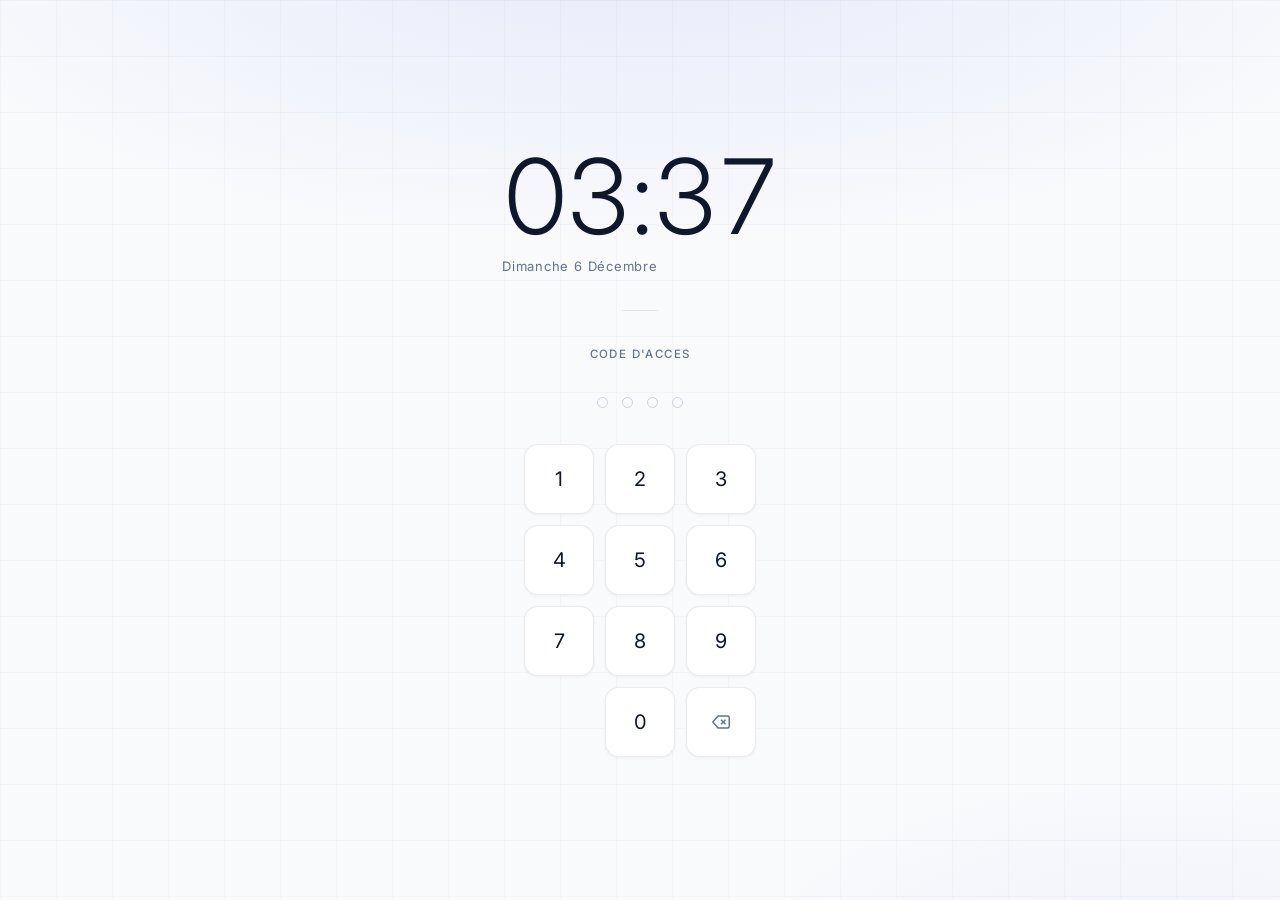
==== index.html @ 76b99eb6 "Initial commit: MySpace App - Grand Livre budget tracker" ====
<!DOCTYPE html>
<html lang="fr">
<head>
    <meta charset="UTF-8">
    <meta name="viewport" content="width=device-width, initial-scale=1.0">
    <meta name="description" content="Tableau de bord personnel — acces prive">
    <title>MySpace - Dashboard</title>
    <link rel="preconnect" href="https://fonts.googleapis.com">
    <link rel="preconnect" href="https://fonts.gstatic.com" crossorigin>
    <link href="https://fonts.googleapis.com/css2?family=Inter:wght@300;400;500;600&display=swap" rel="stylesheet">
    <style>
        *,*::before,*::after{margin:0;padding:0;box-sizing:border-box}
        :root{
            --bg:#f8fafc;--surface:#ffffff;--card:#ffffff;--card-h:#f1f5f9;
            --accent:#6366f1;--accent-dim:rgba(99,102,241,.08);--accent-glow:rgba(99,102,241,.24);
            --text:#0f172a;--muted:#64748b;--faint:#cbd5e1;
            --border:rgba(15,23,42,.08);--border-h:rgba(99,102,241,.45);
            --shadow-sm:0 1px 3px rgba(15,23,42,.05);
            --shadow-md:0 8px 24px rgba(15,23,42,.07);
            --r:16px;--rs:10px;--ease:cubic-bezier(.4,0,.2,1)
        }
        html,body{height:100%;font-family:'Inter',-apple-system,sans-serif;background:var(--bg);color:var(--text);overflow:hidden}

        /* LOCK */
        #lock{position:fixed;inset:0;display:flex;flex-direction:column;align-items:center;justify-content:center;background:var(--bg);z-index:1000;transition:opacity .55s var(--ease),transform .55s var(--ease)}
        #lock.hidden{opacity:0;transform:scale(1.04);pointer-events:none}
        .lbg{position:absolute;inset:0;background:radial-gradient(ellipse 90% 55% at 50% -10%,rgba(99,102,241,.12) 0%,transparent 68%),radial-gradient(ellipse 55% 40% at 90% 110%,rgba(99,102,241,.06) 0%,transparent 60%)}
        .lbg::after{content:'';position:absolute;inset:0;background-image:linear-gradient(rgba(15,23,42,.025) 1px,transparent 1px),linear-gradient(90deg,rgba(15,23,42,.025) 1px,transparent 1px);background-size:56px 56px}
        .lc{position:relative;display:flex;flex-direction:column;align-items:center;gap:36px}
        .lt{font-size:clamp(64px,11vw,104px);font-weight:300;letter-spacing:-4px;line-height:1;font-variant-numeric:tabular-nums;color:var(--text)}
        .ld{margin-top:10px;font-size:13px;color:var(--muted);letter-spacing:.06em;text-transform:capitalize}
        .lsep{width:36px;height:1px;background:var(--border)}
        .llbl{font-size:11.5px;font-weight:500;color:var(--muted);letter-spacing:.12em;text-transform:uppercase}
        .dots{display:flex;gap:14px}
        .dot{width:11px;height:11px;border-radius:50%;border:1.5px solid var(--faint);transition:all .15s;background:transparent}
        .dot.on{background:var(--accent);border-color:var(--accent);box-shadow:0 0 14px var(--accent-glow)}
        .dot.err{background:#ef4444;border-color:#ef4444;animation:shk .4s var(--ease)}
        @keyframes shk{0%,100%{transform:translateX(0)}20%{transform:translateX(-6px)}40%{transform:translateX(6px)}60%{transform:translateX(-4px)}80%{transform:translateX(4px)}}
        .kp{display:grid;grid-template-columns:repeat(3,70px);gap:11px}
        .k{height:70px;border-radius:14px;border:1px solid var(--border);background:var(--surface);color:var(--text);font-family:inherit;font-size:20px;cursor:pointer;display:flex;align-items:center;justify-content:center;box-shadow:var(--shadow-sm);transition:background .15s,border-color .15s,transform .1s,box-shadow .15s;-webkit-tap-highlight-color:transparent}
        .k:hover{background:var(--card-h);border-color:var(--border-h);box-shadow:var(--shadow-md)}
        .k:active{transform:scale(.94)}
        .k.empty{background:transparent;border:none;box-shadow:none;pointer-events:none}
        .k.del{font-size:13px;color:var(--muted)}

        /* DASHBOARD */
        #db{position:fixed;inset:0;display:flex;flex-direction:column;opacity:0;pointer-events:none;transition:opacity .5s var(--ease)}
        #db.on{opacity:1;pointer-events:all}
        .hdr{display:flex;align-items:center;justify-content:space-between;padding:18px 36px;border-bottom:1px solid var(--border);background:var(--surface);flex-shrink:0;gap:16px;box-shadow:0 1px 2px rgba(15,23,42,.03)}
        .logo{display:flex;align-items:center;gap:10px;font-size:15px;font-weight:600;white-space:nowrap;flex-shrink:0;color:var(--text)}
        .ldot{width:8px;height:8px;border-radius:50%;background:var(--accent);box-shadow:0 0 10px var(--accent-glow)}
        .acts{display:flex;align-items:center;gap:12px;flex-shrink:0}
        .dtm{font-size:13px;color:var(--muted);font-variant-numeric:tabular-nums;font-weight:500}
        .ibtn{width:34px;height:34px;border-radius:50%;border:1px solid var(--border);background:var(--surface);color:var(--muted);cursor:pointer;display:flex;align-items:center;justify-content:center;box-shadow:var(--shadow-sm);transition:all .18s var(--ease)}
        .ibtn:hover{border-color:var(--border-h);color:var(--accent);background:var(--card-h)}
        .main{flex:1;overflow-y:auto;padding:32px 36px;background:var(--bg)}
        .main::-webkit-scrollbar{width:5px}
        .main::-webkit-scrollbar-thumb{background:var(--faint);border-radius:3px}
        .greet{margin-bottom:28px}
        .greet h1{font-size:26px;font-weight:400;margin-bottom:4px;color:var(--text)}
        .greet p{font-size:13px;color:var(--muted);text-transform:capitalize}

        .grid{display:grid;grid-template-columns:repeat(auto-fill,minmax(160px,1fr));gap:16px}
        .card{aspect-ratio:1;border-radius:var(--r);border:1px solid var(--border);background:var(--card);display:flex;flex-direction:column;align-items:center;justify-content:center;gap:12px;cursor:pointer;position:relative;overflow:hidden;box-shadow:var(--shadow-sm);transition:background .2s,border-color .2s,transform .2s var(--ease),box-shadow .2s;-webkit-tap-highlight-color:transparent}
        .card::after{content:'';position:absolute;inset:0;background:radial-gradient(circle at 50% 0%,var(--accent-dim) 0%,transparent 70%);opacity:0;transition:opacity .25s}
        .card:hover{border-color:var(--border-h);background:var(--surface);transform:translateY(-3px);box-shadow:var(--shadow-md)}
        .card:hover::after{opacity:1}
        .aico{display:flex;align-items:center;justify-content:center;width:48px;height:48px;border-radius:12px;position:relative;z-index:1;transition:transform .2s,background .2s}
        .aico svg{width:26px;height:26px;stroke-width:1.8}
        .card:hover .aico{transform:scale(1.08)}
        .anm{font-size:13px;font-weight:500;text-align:center;position:relative;z-index:1;color:var(--text)}
        .adesc{font-size:11px;color:var(--muted);text-align:center;padding:0 8px}

        /* OVERLAY */
        #ov{position:fixed;inset:0;background:var(--bg);z-index:500;display:flex;flex-direction:column;opacity:0;pointer-events:none;transition:opacity .3s var(--ease)}
        #ov.on{opacity:1;pointer-events:all}
        .ovh{display:flex;align-items:center;justify-content:space-between;padding:12px 24px;border-bottom:1px solid var(--border);background:var(--surface);flex-shrink:0}
        .ovt{display:flex;align-items:center;gap:10px;font-size:14px;font-weight:500;color:var(--text)}
        .ovcl{width:32px;height:32px;border-radius:50%;border:1px solid var(--border);background:var(--surface);color:var(--muted);cursor:pointer;display:flex;align-items:center;justify-content:center;font-size:16px;transition:all .18s var(--ease)}
        .ovcl:hover{background:var(--card-h);color:var(--text);border-color:var(--border-h)}
        #fr{flex:1;border:none;background:var(--bg)}

        /* SETTINGS */
        #sbd{position:fixed;inset:0;background:rgba(15,23,42,.3);backdrop-filter:blur(3px);z-index:599;opacity:0;pointer-events:none;transition:opacity .3s}
        #sbd.on{opacity:1;pointer-events:all}
        #sp{position:fixed;top:0;right:0;bottom:0;width:320px;background:var(--surface);border-left:1px solid var(--border);box-shadow:-4px 0 24px rgba(15,23,42,.08);z-index:600;padding:28px 26px;transform:translateX(100%);transition:transform .32s var(--ease);overflow-y:auto}
        #sp.on{transform:translateX(0)}
        .shd{display:flex;justify-content:space-between;align-items:center;margin-bottom:30px}
        .shd span{font-size:15px;font-weight:600;color:var(--text)}
        .sg{margin-bottom:22px}
        .sl{font-size:11px;text-transform:uppercase;letter-spacing:.1em;color:var(--muted);margin-bottom:10px;font-weight:500}
        .si2{width:100%;padding:10px 13px;border-radius:var(--rs);border:1px solid var(--border);background:var(--bg);color:var(--text);font-family:inherit;font-size:13.5px;outline:none;margin-bottom:8px;transition:border-color .18s,background .18s}
        .si2:focus{border-color:var(--accent);background:var(--surface)}
        .sb{width:100%;padding:11px;border-radius:var(--rs);border:none;background:var(--accent);color:#fff;font-family:inherit;font-size:13.5px;font-weight:500;cursor:pointer;box-shadow:0 2px 8px var(--accent-glow);transition:opacity .18s,transform .18s}
        .sb:hover{opacity:.92;transform:translateY(-1px)}
        .ssep{border:none;border-top:1px solid var(--border);margin:20px 0}
        .sb.dng{background:transparent;border:1px solid var(--border);color:var(--muted);box-shadow:none}
        .sb.dng:hover{border-color:#ef4444;color:#ef4444;background:rgba(239,68,68,.06)}

        /* TOAST */
        .toast{position:fixed;bottom:28px;left:50%;transform:translateX(-50%) translateY(16px);background:var(--surface);border:1px solid var(--border);box-shadow:var(--shadow-md);color:var(--text);border-radius:50px;padding:11px 22px;font-size:13px;font-weight:500;z-index:9999;opacity:0;transition:opacity .28s,transform .28s var(--ease);pointer-events:none;white-space:nowrap}
        .toast.on{opacity:1;transform:translateX(-50%) translateY(0)}

        @media(max-width:680px){
            .hdr{padding:14px 18px}
            .lname{display:none}
            .main{padding:22px 18px}
            #sp{width:100%}
        }
    </style>
</head>
<body>

<!-- LOCK SCREEN -->
<div id="lock">
    <div class="lbg"></div>
    <div class="lc">
        <div>
            <div class="lt" id="lt">00:00</div>
            <div class="ld" id="ld">chargement...</div>
        </div>
        <div class="lsep"></div>
        <div class="llbl">Code d'acces</div>
        <div class="dots" id="dots"></div>
        <div class="kp" id="kp"></div>
    </div>
</div>

<!-- DASHBOARD -->
<div id="db">
    <header class="hdr">
        <div class="logo">
            <div class="ldot"></div>
            <span class="lname">MySpace</span>
        </div>
        <div class="acts">
            <span class="dtm" id="dtm">00:00</span>
            <button class="ibtn" id="bset" title="Parametres">
                <svg width="15" height="15" viewBox="0 0 24 24" fill="none" stroke="currentColor" stroke-width="2"><circle cx="12" cy="12" r="3"/><path d="M12 1v2M12 21v2M4.22 4.22l1.42 1.42M18.36 18.36l1.42 1.42M1 12h2M21 12h2M4.22 19.78l1.42-1.42M18.36 5.64l1.42-1.42"/></svg>
            </button>
        </div>
    </header>
    <main class="main">
        <div class="greet">
            <h1 id="gt">Bonjour</h1>
            <p id="gs"></p>
        </div>
        <div class="grid" id="grid">
            <div class="card" id="card-budget">
                <div class="aico" style="color:#0f67d1;background:rgba(15,103,209,.08)">
                    <svg viewBox="0 0 24 24" fill="none" stroke="currentColor" stroke-width="2" stroke-linecap="round" stroke-linejoin="round"><path d="M20 7V5a2 2 0 0 0-2-2H6a3 3 0 0 0-3 3v12a2 2 0 0 0 2 2h15V7H6a1 1 0 0 1 0-2"/><path d="M20 11h-5v5h5M16.5 13.5h.1"/></svg>
                </div>
                <div class="anm">Grand Livre</div>
                <div class="adesc">Budget & Dépenses</div>
            </div>
        </div>
    </main>
</div>

<!-- APP OVERLAY -->
<div id="ov">
    <div class="ovh">
        <div class="ovt">
            <svg width="18" height="18" viewBox="0 0 24 24" fill="none" stroke="#0f67d1" stroke-width="2" stroke-linecap="round" stroke-linejoin="round"><path d="M20 7V5a2 2 0 0 0-2-2H6a3 3 0 0 0-3 3v12a2 2 0 0 0 2 2h15V7H6a1 1 0 0 1 0-2"/><path d="M20 11h-5v5h5M16.5 13.5h.1"/></svg>
            <span>Grand Livre · Budget & Dépenses</span>
        </div>
        <div style="display:flex;gap:8px">
            <a href="apps/budget/index.html" target="_blank" class="ovcl" title="Ouvrir dans un nouvel onglet" style="text-decoration:none">↗</a>
            <button class="ovcl" id="bcl" title="Fermer">✕</button>
        </div>
    </div>
    <iframe id="fr" src="" allow="fullscreen"></iframe>
</div>

<!-- SETTINGS -->
<div id="sbd"></div>
<div id="sp">
    <div class="shd"><span>Parametres</span>
        <button class="ibtn" id="bsc">
            <svg width="13" height="13" viewBox="0 0 24 24" fill="none" stroke="currentColor" stroke-width="2.5"><path d="M18 6L6 18M6 6l12 12"/></svg>
        </button>
    </div>
    <div class="sg">
        <div class="sl">Nom affiche</div>
        <input id="sn" class="si2" type="text" placeholder="Mon espace...">
        <button class="sb" id="bsn">Enregistrer le nom</button>
    </div>
    <hr class="ssep">
    <div class="sg">
        <div class="sl">Changer le PIN</div>
        <input id="pc" class="si2" type="password" placeholder="Code actuel" maxlength="8">
        <input id="pn" class="si2" type="password" placeholder="Nouveau code (4-8 chiffres)" maxlength="8">
        <input id="pf" class="si2" type="password" placeholder="Confirmer" maxlength="8">
        <button class="sb" id="bsp">Mettre a jour le PIN</button>
    </div>
    <hr class="ssep">
    <button class="sb dng" id="bdelall" style="margin-bottom:10px;border-color:rgba(239,68,68,.3);color:#ef4444">Effacer toutes les donnees</button>
    <button class="sb dng" id="blk">Verrouiller la session</button>
</div>

<div class="toast" id="toast"></div>

<script>
'use strict';

const RANDOM_GREETINGS = [
    "Prêt pour une nouvelle session productive ?",
    "Chaque petit pas mène à de grands accomplissements.",
    "Que souhaitez-vous explorer aujourd'hui ?",
    "Concentration maximale, esprit serein.",
    "Votre espace de travail est prêt.",
    "L'efficacité commence par de bons outils.",
    "Prenez une grande inspiration et créez l'extraordinaire.",
    "Bienvenue dans votre centre de contrôle."
];

let currentRandomGreeting = RANDOM_GREETINGS[Math.floor(Math.random() * RANDOM_GREETINGS.length)];

function refreshGreetingText() {
    currentRandomGreeting = RANDOM_GREETINGS[Math.floor(Math.random() * RANDOM_GREETINGS.length)];
    tick();
}

const S={
    pin: localStorage.getItem('ms_pin')||'1234',
    name:localStorage.getItem('ms_name')||'MySpace',
    ent:'',locked:true
};
const q=id=>document.getElementById(id);
const lock=q('lock'),db=q('db');
const lt=q('lt'),ld=q('ld'),dtm=q('dtm'),gt=q('gt'),gs=q('gs');
const sp=q('sp'),sbd=q('sbd'),toast=q('toast');

function tick(){
    const n=new Date();
    const t=n.toLocaleTimeString('fr-FR',{hour:'2-digit',minute:'2-digit'});
    const d=n.toLocaleDateString('fr-FR',{weekday:'long',day:'numeric',month:'long'});
    lt.textContent=dtm.textContent=t;
    ld.textContent=d;
    gt.textContent = currentRandomGreeting;
    const formattedDate = d.charAt(0).toUpperCase() + d.slice(1);
    gs.textContent = `${formattedDate} • ${S.name}`;
}
setInterval(tick,1000);tick();

function bldDots(){
    const c=q('dots'); c.innerHTML='';
    for(let i=0;i<S.pin.length;i++){
        const d=document.createElement('div');
        d.className='dot'+(i<S.ent.length?' on':'');
        c.appendChild(d);
    }
}
function bldKp(){
    const kp=q('kp'); kp.innerHTML='';
    [1,2,3,4,5,6,7,8,9,'',0,'del'].forEach(k=>{
        const b=document.createElement('button');
        if(k===''){b.className='k empty';}
        else if(k==='del'){
            b.className='k del';
            b.innerHTML='<svg width="18" height="18" viewBox="0 0 24 24" fill="none" stroke="currentColor" stroke-width="2"><path d="M21 4H8l-7 8 7 8h13a2 2 0 0 0 2-2V6a2 2 0 0 0-2-2z"/><line x1="18" y1="9" x2="12" y2="15"/><line x1="12" y1="9" x2="18" y2="15"/></svg>';
            b.onclick=()=>dg('del');
        }else{
            b.className='k'; b.textContent=k; b.onclick=()=>dg(String(k));
        }
        kp.appendChild(b);
    });
}
function dg(v){
    if(v==='del') S.ent=S.ent.slice(0,-1);
    else if(S.ent.length<S.pin.length) S.ent+=v;
    bldDots();
    if(S.ent.length===S.pin.length) setTimeout(chk,120);
}
function chk(){
    if(S.ent===S.pin){
        S.locked=false;
        S.ent='';
        refreshGreetingText();
        lock.classList.add('hidden');
        db.classList.add('on');
    }
    else{
        q('dots').querySelectorAll('.dot').forEach(d=>d.classList.add('err'));
        setTimeout(()=>{S.ent='';bldDots();},650);
    }
}
function doLock(){
    S.locked=true;S.ent='';bldDots();
    lock.classList.remove('hidden');db.classList.remove('on');
    closeSet();
}
document.addEventListener('keydown',e=>{
    if(S.locked){
        if(e.key>='0'&&e.key<='9') dg(e.key);
        if(e.key==='Backspace') dg('del');
        return;
    }
    if(e.key==='Escape'){
        if(ov.classList.contains('on')){ closeApp(); return; }
        closeSet();
    }
});

function openSet(){q('sn').value=S.name;sp.classList.add('on');sbd.classList.add('on');}
function closeSet(){sp.classList.remove('on');sbd.classList.remove('on');}
q('bset').onclick=openSet;q('bsc').onclick=closeSet;sbd.onclick=closeSet;
q('blk').onclick=doLock;
q('bdelall').onclick=()=>{
    if(confirm("Attention : Voulez-vous vraiment effacer toutes les donnees du Grand Livre et reinitialiser l'application ?\n\nCette action est irreversible.")){
        localStorage.clear();
        location.reload();
    }
};

q('bsn').onclick=()=>{
    const v=q('sn').value.trim();
    if(!v)return showToast('Entrez un nom valide');
    S.name=v;localStorage.setItem('ms_name',v);showToast('Nom mis a jour');
};
q('bsp').onclick=()=>{
    const c=q('pc').value,n=q('pn').value,f=q('pf').value;
    if(c!==S.pin)return showToast('Code actuel incorrect');
    if(!/^\d{4,8}$/.test(n))return showToast('4 a 8 chiffres requis');
    if(n!==f)return showToast('Les codes ne correspondent pas');
    S.pin=n;localStorage.setItem('ms_pin',n);
    [q('pc'),q('pn'),q('pf')].forEach(el=>el.value='');
    bldDots();showToast('PIN mis a jour avec succes');
};

let _tm;
function showToast(msg){
    clearTimeout(_tm);toast.textContent=msg;toast.classList.add('on');
    _tm=setTimeout(()=>toast.classList.remove('on'),3200);
}

const ov=q('ov'),fr=q('fr');

function launchApp(url) {
    fr.src = url;
    ov.classList.add('on');
}

function closeApp() {
    ov.classList.remove('on');
    setTimeout(() => { fr.src = ''; }, 250);
}

const cardBudget = q('card-budget');
if (cardBudget) {
    cardBudget.onclick = () => launchApp('apps/budget/index.html?v=' + Date.now());
}

const bcl = q('bcl');
if (bcl) {
    bcl.onclick = closeApp;
}

bldDots();bldKp();
</script>
</body>
</html>
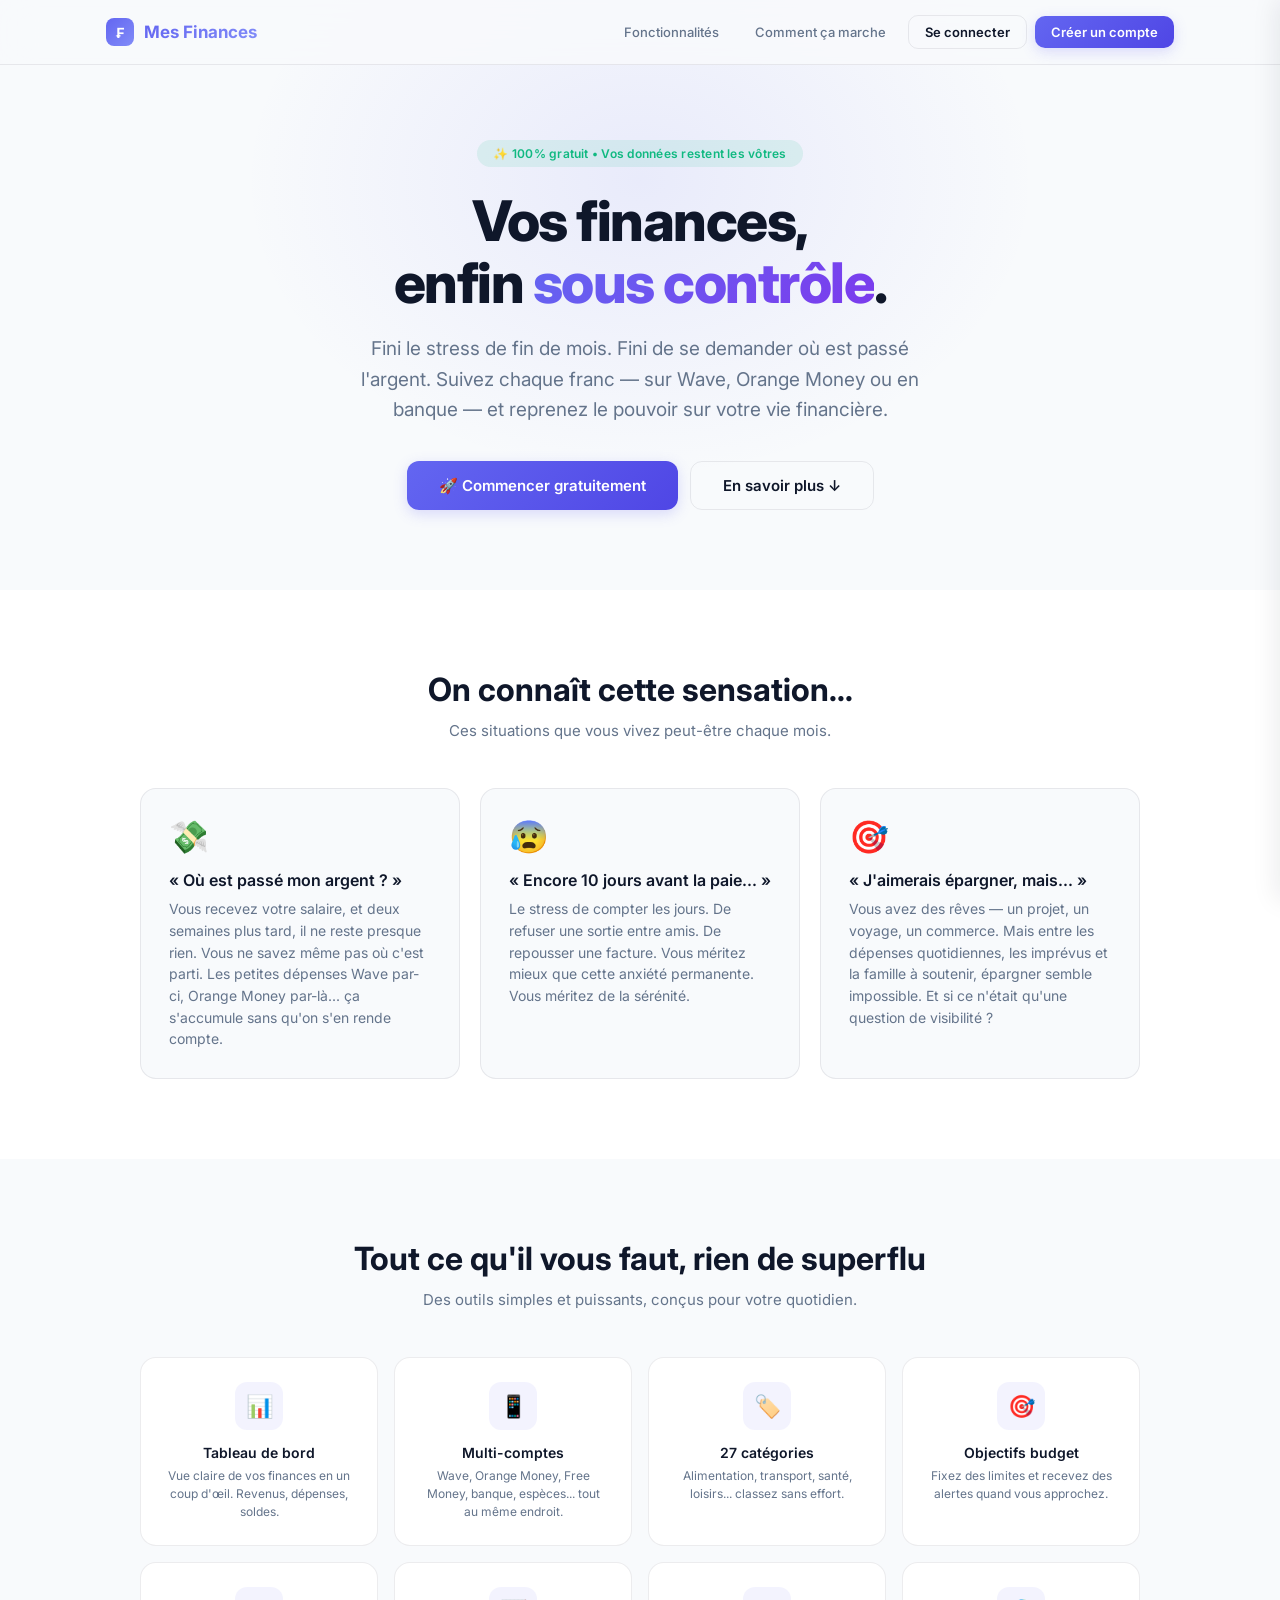
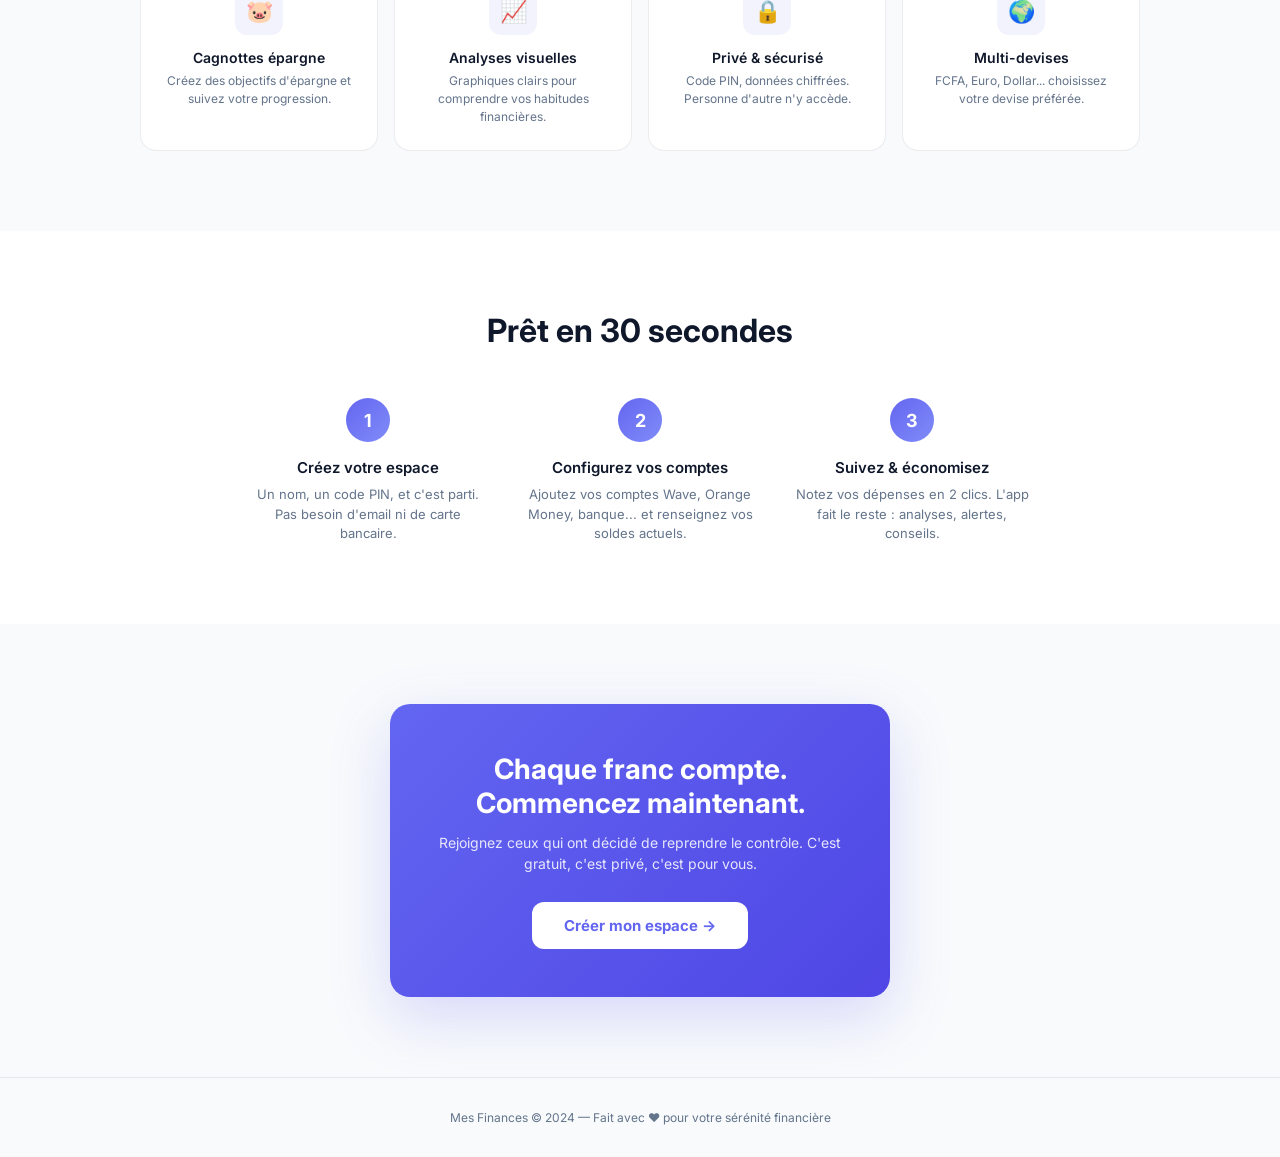
==== commit 86095a26: "Renommage en Mes Finances, ajout site vitrine avec onboarding personnalise et formulaire complet" ====
--- a/index.html
+++ b/index.html
@@ -2,167 +2,551 @@
 <html lang="fr">
 <head>
     <meta charset="UTF-8">
-    <meta name="viewport" content="width=device-width, initial-scale=1.0">
-    <meta name="description" content="Tableau de bord personnel — acces prive">
-    <title>MySpace - Dashboard</title>
-    <link rel="preconnect" href="https://fonts.googleapis.com">
-    <link rel="preconnect" href="https://fonts.gstatic.com" crossorigin>
-    <link href="https://fonts.googleapis.com/css2?family=Inter:wght@300;400;500;600&display=swap" rel="stylesheet">
+    <meta name="viewport" content="width=device-width, initial-scale=1.0, viewport-fit=cover">
+    <meta name="description" content="Mes Finances — Reprenez le contrôle de votre argent simplement.">
+    <meta name="apple-mobile-web-app-capable" content="yes">
+    <meta name="apple-mobile-web-app-status-bar-style" content="black-translucent">
+    <meta name="apple-mobile-web-app-title" content="Mes Finances">
+    <meta name="theme-color" content="#6366f1">
+    <meta name="mobile-web-app-capable" content="yes">
+    <link rel="manifest" href="manifest.json">
+    <link rel="apple-touch-icon" href="icons/icon-192.svg">
+    <title>Mes Finances</title>
+    <link href="https://fonts.googleapis.com/css2?family=Inter:wght@300;400;500;600;700;800&display=swap" rel="stylesheet">
     <style>
         *,*::before,*::after{margin:0;padding:0;box-sizing:border-box}
         :root{
             --bg:#f8fafc;--surface:#ffffff;--card:#ffffff;--card-h:#f1f5f9;
-            --accent:#6366f1;--accent-dim:rgba(99,102,241,.08);--accent-glow:rgba(99,102,241,.24);
+            --accent:#6366f1;--accent2:#818cf8;--accent-dim:rgba(99,102,241,.08);--accent-glow:rgba(99,102,241,.22);
+            --green:#10b981;--green-dim:rgba(16,185,129,.1);
             --text:#0f172a;--muted:#64748b;--faint:#cbd5e1;
-            --border:rgba(15,23,42,.08);--border-h:rgba(99,102,241,.45);
-            --shadow-sm:0 1px 3px rgba(15,23,42,.05);
-            --shadow-md:0 8px 24px rgba(15,23,42,.07);
+            --border:rgba(15,23,42,.08);--border-h:rgba(99,102,241,.4);
+            --shadow-sm:0 1px 3px rgba(15,23,42,.06);
+            --shadow-md:0 8px 30px rgba(15,23,42,.08);
+            --shadow-lg:0 20px 60px rgba(15,23,42,.12);
             --r:16px;--rs:10px;--ease:cubic-bezier(.4,0,.2,1)
         }
-        html,body{height:100%;font-family:'Inter',-apple-system,sans-serif;background:var(--bg);color:var(--text);overflow:hidden}
-
-        /* LOCK */
-        #lock{position:fixed;inset:0;display:flex;flex-direction:column;align-items:center;justify-content:center;background:var(--bg);z-index:1000;transition:opacity .55s var(--ease),transform .55s var(--ease)}
-        #lock.hidden{opacity:0;transform:scale(1.04);pointer-events:none}
-        .lbg{position:absolute;inset:0;background:radial-gradient(ellipse 90% 55% at 50% -10%,rgba(99,102,241,.12) 0%,transparent 68%),radial-gradient(ellipse 55% 40% at 90% 110%,rgba(99,102,241,.06) 0%,transparent 60%)}
-        .lbg::after{content:'';position:absolute;inset:0;background-image:linear-gradient(rgba(15,23,42,.025) 1px,transparent 1px),linear-gradient(90deg,rgba(15,23,42,.025) 1px,transparent 1px);background-size:56px 56px}
-        .lc{position:relative;display:flex;flex-direction:column;align-items:center;gap:36px}
-        .lt{font-size:clamp(64px,11vw,104px);font-weight:300;letter-spacing:-4px;line-height:1;font-variant-numeric:tabular-nums;color:var(--text)}
-        .ld{margin-top:10px;font-size:13px;color:var(--muted);letter-spacing:.06em;text-transform:capitalize}
-        .lsep{width:36px;height:1px;background:var(--border)}
-        .llbl{font-size:11.5px;font-weight:500;color:var(--muted);letter-spacing:.12em;text-transform:uppercase}
-        .dots{display:flex;gap:14px}
-        .dot{width:11px;height:11px;border-radius:50%;border:1.5px solid var(--faint);transition:all .15s;background:transparent}
-        .dot.on{background:var(--accent);border-color:var(--accent);box-shadow:0 0 14px var(--accent-glow)}
-        .dot.err{background:#ef4444;border-color:#ef4444;animation:shk .4s var(--ease)}
-        @keyframes shk{0%,100%{transform:translateX(0)}20%{transform:translateX(-6px)}40%{transform:translateX(6px)}60%{transform:translateX(-4px)}80%{transform:translateX(4px)}}
-        .kp{display:grid;grid-template-columns:repeat(3,70px);gap:11px}
-        .k{height:70px;border-radius:14px;border:1px solid var(--border);background:var(--surface);color:var(--text);font-family:inherit;font-size:20px;cursor:pointer;display:flex;align-items:center;justify-content:center;box-shadow:var(--shadow-sm);transition:background .15s,border-color .15s,transform .1s,box-shadow .15s;-webkit-tap-highlight-color:transparent}
-        .k:hover{background:var(--card-h);border-color:var(--border-h);box-shadow:var(--shadow-md)}
-        .k:active{transform:scale(.94)}
-        .k.empty{background:transparent;border:none;box-shadow:none;pointer-events:none}
-        .k.del{font-size:13px;color:var(--muted)}
-
-        /* DASHBOARD */
-        #db{position:fixed;inset:0;display:flex;flex-direction:column;opacity:0;pointer-events:none;transition:opacity .5s var(--ease)}
-        #db.on{opacity:1;pointer-events:all}
-        .hdr{display:flex;align-items:center;justify-content:space-between;padding:18px 36px;border-bottom:1px solid var(--border);background:var(--surface);flex-shrink:0;gap:16px;box-shadow:0 1px 2px rgba(15,23,42,.03)}
-        .logo{display:flex;align-items:center;gap:10px;font-size:15px;font-weight:600;white-space:nowrap;flex-shrink:0;color:var(--text)}
-        .ldot{width:8px;height:8px;border-radius:50%;background:var(--accent);box-shadow:0 0 10px var(--accent-glow)}
-        .acts{display:flex;align-items:center;gap:12px;flex-shrink:0}
-        .dtm{font-size:13px;color:var(--muted);font-variant-numeric:tabular-nums;font-weight:500}
-        .ibtn{width:34px;height:34px;border-radius:50%;border:1px solid var(--border);background:var(--surface);color:var(--muted);cursor:pointer;display:flex;align-items:center;justify-content:center;box-shadow:var(--shadow-sm);transition:all .18s var(--ease)}
-        .ibtn:hover{border-color:var(--border-h);color:var(--accent);background:var(--card-h)}
-        .main{flex:1;overflow-y:auto;padding:32px 36px;background:var(--bg)}
-        .main::-webkit-scrollbar{width:5px}
-        .main::-webkit-scrollbar-thumb{background:var(--faint);border-radius:3px}
-        .greet{margin-bottom:28px}
-        .greet h1{font-size:26px;font-weight:400;margin-bottom:4px;color:var(--text)}
-        .greet p{font-size:13px;color:var(--muted);text-transform:capitalize}
-
-        .grid{display:grid;grid-template-columns:repeat(auto-fill,minmax(160px,1fr));gap:16px}
-        .card{aspect-ratio:1;border-radius:var(--r);border:1px solid var(--border);background:var(--card);display:flex;flex-direction:column;align-items:center;justify-content:center;gap:12px;cursor:pointer;position:relative;overflow:hidden;box-shadow:var(--shadow-sm);transition:background .2s,border-color .2s,transform .2s var(--ease),box-shadow .2s;-webkit-tap-highlight-color:transparent}
-        .card::after{content:'';position:absolute;inset:0;background:radial-gradient(circle at 50% 0%,var(--accent-dim) 0%,transparent 70%);opacity:0;transition:opacity .25s}
-        .card:hover{border-color:var(--border-h);background:var(--surface);transform:translateY(-3px);box-shadow:var(--shadow-md)}
-        .card:hover::after{opacity:1}
-        .aico{display:flex;align-items:center;justify-content:center;width:48px;height:48px;border-radius:12px;position:relative;z-index:1;transition:transform .2s,background .2s}
-        .aico svg{width:26px;height:26px;stroke-width:1.8}
-        .card:hover .aico{transform:scale(1.08)}
-        .anm{font-size:13px;font-weight:500;text-align:center;position:relative;z-index:1;color:var(--text)}
-        .adesc{font-size:11px;color:var(--muted);text-align:center;padding:0 8px}
-
-        /* OVERLAY */
+        html{scroll-behavior:smooth;-webkit-tap-highlight-color:transparent;overscroll-behavior:none}
+        body{font-family:'Inter',-apple-system,sans-serif;background:var(--bg);color:var(--text);overflow-x:hidden;-webkit-font-smoothing:antialiased}
+        input,textarea,select,button{font-family:inherit}
+        a{color:var(--accent);text-decoration:none}
+
+        /* ===== LANDING PAGE ===== */
+        .landing{min-height:100vh}
+
+        /* Nav */
+        .lnav{position:fixed;top:0;left:0;right:0;z-index:100;backdrop-filter:blur(16px);background:rgba(248,250,252,.85);border-bottom:1px solid var(--border);transition:box-shadow .3s}
+        .lnav.scrolled{box-shadow:var(--shadow-sm)}
+        .lnav-inner{max-width:1100px;margin:0 auto;padding:0 24px;height:64px;display:flex;align-items:center;justify-content:space-between}
+        .lnav-logo{display:flex;align-items:center;gap:10px;font-size:17px;font-weight:700;color:var(--text)}
+        .lnav-logo span{background:linear-gradient(135deg,var(--accent),var(--accent2));-webkit-background-clip:text;-webkit-text-fill-color:transparent}
+        .lnav-dot{width:28px;height:28px;border-radius:8px;background:linear-gradient(135deg,var(--accent),var(--accent2));display:flex;align-items:center;justify-content:center;color:#fff;font-size:14px;font-weight:700}
+        .lnav-links{display:flex;align-items:center;gap:8px}
+        .lnav-links a{padding:8px 14px;font-size:13px;font-weight:500;color:var(--muted);border-radius:8px;transition:all .2s}
+        .lnav-links a:hover{color:var(--text);background:var(--accent-dim)}
+        .btn{display:inline-flex;align-items:center;justify-content:center;gap:8px;padding:10px 20px;border-radius:10px;font-size:14px;font-weight:600;cursor:pointer;border:none;transition:all .2s var(--ease);white-space:nowrap}
+        .btn-primary{background:linear-gradient(135deg,var(--accent),#4f46e5);color:#fff;box-shadow:0 4px 14px var(--accent-glow)}
+        .btn-primary:hover{transform:translateY(-2px);box-shadow:0 6px 20px var(--accent-glow)}
+        .btn-ghost{background:transparent;color:var(--text);border:1px solid var(--border)}
+        .btn-ghost:hover{border-color:var(--border-h);background:var(--accent-dim)}
+        .btn-lg{padding:14px 32px;font-size:15px;border-radius:12px}
+        .btn-sm{padding:8px 16px;font-size:13px}
+
+        /* Hero */
+        .hero{padding:140px 24px 80px;text-align:center;position:relative;overflow:hidden}
+        .hero::before{content:'';position:absolute;top:-120px;left:50%;transform:translateX(-50%);width:800px;height:600px;background:radial-gradient(ellipse,rgba(99,102,241,.1) 0%,transparent 70%);pointer-events:none}
+        .hero-inner{max-width:720px;margin:0 auto;position:relative}
+        .hero-badge{display:inline-flex;align-items:center;gap:8px;padding:6px 16px;background:var(--green-dim);color:var(--green);border-radius:50px;font-size:12px;font-weight:600;margin-bottom:24px;letter-spacing:.02em}
+        .hero h1{font-size:clamp(32px,6vw,56px);font-weight:800;line-height:1.1;letter-spacing:-1.5px;margin-bottom:20px;color:var(--text)}
+        .hero h1 em{font-style:normal;background:linear-gradient(135deg,var(--accent),#7c3aed);-webkit-background-clip:text;-webkit-text-fill-color:transparent}
+        .hero p{font-size:clamp(16px,2.2vw,19px);line-height:1.6;color:var(--muted);max-width:560px;margin:0 auto 36px}
+        .hero-ctas{display:flex;gap:12px;justify-content:center;flex-wrap:wrap}
+
+        /* Pain points */
+        .pain{padding:80px 24px;background:var(--surface)}
+        .pain-inner{max-width:1000px;margin:0 auto}
+        .pain-head{text-align:center;margin-bottom:48px}
+        .pain-head h2{font-size:clamp(22px,3.5vw,32px);font-weight:700;margin-bottom:12px}
+        .pain-head p{color:var(--muted);font-size:15px}
+        .pain-grid{display:grid;grid-template-columns:repeat(auto-fit,minmax(280px,1fr));gap:20px}
+        .pain-card{padding:28px;border-radius:var(--r);border:1px solid var(--border);background:var(--bg);transition:all .25s var(--ease)}
+        .pain-card:hover{border-color:var(--border-h);transform:translateY(-3px);box-shadow:var(--shadow-md)}
+        .pain-icon{font-size:32px;margin-bottom:14px}
+        .pain-card h3{font-size:16px;font-weight:600;margin-bottom:8px}
+        .pain-card p{font-size:14px;color:var(--muted);line-height:1.55}
+
+        /* Features */
+        .features{padding:80px 24px}
+        .features-inner{max-width:1000px;margin:0 auto}
+        .features-head{text-align:center;margin-bottom:48px}
+        .features-head h2{font-size:clamp(22px,3.5vw,32px);font-weight:700;margin-bottom:12px}
+        .features-head p{color:var(--muted);font-size:15px}
+        .features-grid{display:grid;grid-template-columns:repeat(auto-fit,minmax(200px,1fr));gap:16px}
+        .feat{padding:24px;border-radius:var(--r);background:var(--surface);border:1px solid var(--border);text-align:center;transition:all .25s var(--ease)}
+        .feat:hover{border-color:var(--border-h);box-shadow:var(--shadow-sm)}
+        .feat-icon{width:48px;height:48px;border-radius:12px;background:var(--accent-dim);display:flex;align-items:center;justify-content:center;font-size:22px;margin:0 auto 14px}
+        .feat h3{font-size:14px;font-weight:600;margin-bottom:6px}
+        .feat p{font-size:12px;color:var(--muted);line-height:1.5}
+
+        /* Steps */
+        .steps{padding:80px 24px;background:var(--surface)}
+        .steps-inner{max-width:800px;margin:0 auto;text-align:center}
+        .steps-inner h2{font-size:clamp(22px,3.5vw,32px);font-weight:700;margin-bottom:48px}
+        .steps-list{display:flex;gap:32px;justify-content:center;flex-wrap:wrap}
+        .step-item{flex:1;min-width:200px;max-width:240px;text-align:center}
+        .step-num{width:44px;height:44px;border-radius:50%;background:linear-gradient(135deg,var(--accent),var(--accent2));color:#fff;font-weight:700;font-size:18px;display:flex;align-items:center;justify-content:center;margin:0 auto 16px}
+        .step-item h3{font-size:15px;font-weight:600;margin-bottom:8px}
+        .step-item p{font-size:13px;color:var(--muted);line-height:1.5}
+
+        /* Final CTA */
+        .final-cta{padding:80px 24px;text-align:center}
+        .final-cta-inner{max-width:500px;margin:0 auto;padding:48px 32px;border-radius:20px;background:linear-gradient(135deg,var(--accent),#4f46e5);color:#fff;box-shadow:0 20px 60px var(--accent-glow)}
+        .final-cta-inner h2{font-size:clamp(20px,3vw,28px);font-weight:700;margin-bottom:12px}
+        .final-cta-inner p{font-size:14px;opacity:.85;margin-bottom:28px;line-height:1.5}
+        .final-cta-inner .btn{background:#fff;color:var(--accent);font-weight:700}
+        .final-cta-inner .btn:hover{transform:translateY(-2px);box-shadow:0 8px 24px rgba(0,0,0,.15)}
+
+        /* Footer */
+        .lfooter{padding:32px 24px;text-align:center;color:var(--muted);font-size:12px;border-top:1px solid var(--border)}
+
+        /* ===== AUTH MODALS ===== */
+        .modal-mask{position:fixed;inset:0;z-index:500;background:rgba(15,23,42,.4);backdrop-filter:blur(6px);display:flex;align-items:center;justify-content:center;padding:24px;opacity:0;pointer-events:none;transition:opacity .3s var(--ease)}
+        .modal-mask.on{opacity:1;pointer-events:all}
+        .modal-box{width:100%;max-width:420px;background:var(--surface);border-radius:20px;padding:36px;box-shadow:var(--shadow-lg);transform:scale(.95);transition:transform .3s var(--ease)}
+        .modal-mask.on .modal-box{transform:scale(1)}
+        .modal-close{position:absolute;top:16px;right:16px;width:32px;height:32px;border-radius:50%;border:1px solid var(--border);background:var(--surface);color:var(--muted);cursor:pointer;display:flex;align-items:center;justify-content:center;font-size:16px;transition:all .2s}
+        .modal-close:hover{background:var(--card-h);color:var(--text)}
+        .modal-box{position:relative}
+        .modal-head{text-align:center;margin-bottom:28px}
+        .modal-head h2{font-size:22px;font-weight:700;margin-bottom:6px}
+        .modal-head p{font-size:13px;color:var(--muted)}
+        .form-group{margin-bottom:16px}
+        .form-group label{display:block;font-size:12px;font-weight:600;color:var(--muted);margin-bottom:6px;text-transform:uppercase;letter-spacing:.05em}
+        .form-input{width:100%;padding:12px 14px;border-radius:10px;border:1.5px solid var(--border);background:var(--bg);color:var(--text);font-size:14px;outline:none;transition:border-color .2s,box-shadow .2s}
+        .form-input:focus{border-color:var(--accent);box-shadow:0 0 0 3px var(--accent-dim)}
+        .form-input::placeholder{color:var(--faint)}
+        .form-btn{width:100%;padding:13px;border-radius:10px;border:none;background:linear-gradient(135deg,var(--accent),#4f46e5);color:#fff;font-size:14px;font-weight:600;cursor:pointer;box-shadow:0 4px 14px var(--accent-glow);transition:all .2s;margin-top:8px}
+        .form-btn:hover{opacity:.92;transform:translateY(-1px)}
+        .form-btn:disabled{opacity:.5;cursor:not-allowed;transform:none}
+        .form-footer{text-align:center;margin-top:20px;font-size:13px;color:var(--muted)}
+        .form-footer a{font-weight:600}
+        .form-error{color:#ef4444;font-size:12px;margin-top:6px;display:none}
+        .form-error.on{display:block}
+
+        /* ===== ONBOARDING ===== */
+        .onboarding{position:fixed;inset:0;z-index:600;background:var(--bg);display:flex;align-items:center;justify-content:center;padding:24px;opacity:0;pointer-events:none;transition:opacity .4s var(--ease)}
+        .onboarding.on{opacity:1;pointer-events:all}
+        .ob-card{width:100%;max-width:480px;background:var(--surface);border-radius:20px;box-shadow:var(--shadow-lg);overflow:hidden}
+        .ob-header{padding:28px 32px 20px;text-align:center;border-bottom:1px solid var(--border)}
+        .ob-header h2{font-size:20px;font-weight:700;margin-bottom:4px}
+        .ob-header p{font-size:13px;color:var(--muted)}
+        .ob-steps{display:flex;gap:6px;justify-content:center;margin-top:16px}
+        .ob-step-dot{width:32px;height:4px;border-radius:3px;background:var(--faint);transition:background .3s}
+        .ob-step-dot.active{background:var(--accent)}
+        .ob-step-dot.done{background:var(--green)}
+        .ob-body{padding:28px 32px}
+        .ob-step{display:none}
+        .ob-step.active{display:block}
+
+        /* Photo upload */
+        .photo-upload{display:flex;flex-direction:column;align-items:center;gap:12px;margin-bottom:20px}
+        .photo-preview{width:80px;height:80px;border-radius:50%;background:var(--accent-dim);border:2px dashed var(--faint);display:flex;align-items:center;justify-content:center;overflow:hidden;cursor:pointer;transition:border-color .2s}
+        .photo-preview:hover{border-color:var(--accent)}
+        .photo-preview img{width:100%;height:100%;object-fit:cover}
+        .photo-preview .placeholder{font-size:28px;color:var(--faint)}
+        .photo-label{font-size:12px;color:var(--accent);font-weight:500;cursor:pointer}
+
+        /* Currency select */
+        .currency-options{display:grid;gap:8px}
+        .currency-opt{display:flex;align-items:center;gap:12px;padding:14px 16px;border-radius:12px;border:1.5px solid var(--border);cursor:pointer;transition:all .2s;background:var(--bg)}
+        .currency-opt:hover{border-color:var(--border-h)}
+        .currency-opt.selected{border-color:var(--accent);background:var(--accent-dim)}
+        .currency-opt input{display:none}
+        .currency-flag{font-size:22px}
+        .currency-info{flex:1}
+        .currency-info strong{display:block;font-size:14px}
+        .currency-info span{font-size:12px;color:var(--muted)}
+        .currency-check{width:20px;height:20px;border-radius:50%;border:2px solid var(--faint);display:flex;align-items:center;justify-content:center;transition:all .2s;font-size:11px;color:transparent}
+        .currency-opt.selected .currency-check{border-color:var(--accent);background:var(--accent);color:#fff}
+
+        /* Accounts init */
+        .account-row{display:flex;align-items:center;gap:12px;padding:12px 0;border-bottom:1px solid var(--border)}
+        .account-row:last-child{border:none}
+        .account-icon{font-size:20px;width:36px;text-align:center}
+        .account-name{flex:1;font-size:14px;font-weight:500}
+        .account-bal{width:120px}
+        .account-bal input{width:100%;padding:8px 10px;border-radius:8px;border:1.5px solid var(--border);background:var(--bg);text-align:right;font-size:13px;font-weight:600;outline:none;transition:border-color .2s}
+        .account-bal input:focus{border-color:var(--accent)}
+        .account-bal input::placeholder{color:var(--faint);font-weight:400}
+
+        /* PIN input */
+        .pin-wrap{display:flex;flex-direction:column;align-items:center;gap:20px}
+        .pin-dots{display:flex;gap:12px}
+        .pin-d{width:14px;height:14px;border-radius:50%;border:2px solid var(--faint);transition:all .2s}
+        .pin-d.on{background:var(--accent);border-color:var(--accent);box-shadow:0 0 10px var(--accent-glow)}
+        .pin-grid{display:grid;grid-template-columns:repeat(3,64px);gap:10px}
+        .pin-k{height:58px;border-radius:12px;border:1px solid var(--border);background:var(--surface);color:var(--text);font-size:20px;font-weight:500;cursor:pointer;display:flex;align-items:center;justify-content:center;transition:all .15s;-webkit-tap-highlight-color:transparent}
+        .pin-k:hover{background:var(--card-h);border-color:var(--border-h)}
+        .pin-k:active{transform:scale(.93)}
+        .pin-k.empty{background:transparent;border:none;pointer-events:none}
+        .pin-k.del{font-size:14px;color:var(--muted)}
+        .pin-hint{font-size:12px;color:var(--muted);text-align:center}
+
+        .ob-footer{padding:0 32px 28px;display:flex;gap:12px}
+        .ob-footer .btn{flex:1}
+        .ob-footer .btn-back{background:var(--bg);color:var(--muted);border:1px solid var(--border)}
+
+        /* ===== DASHBOARD ===== */
+        .dashboard{position:fixed;inset:0;display:flex;flex-direction:column;opacity:0;pointer-events:none;transition:opacity .5s var(--ease)}
+        .dashboard.on{opacity:1;pointer-events:all}
+        .dash-hdr{display:flex;align-items:center;justify-content:space-between;padding:16px 28px;border-bottom:1px solid var(--border);background:var(--surface);flex-shrink:0}
+        .dash-logo{display:flex;align-items:center;gap:10px;font-size:15px;font-weight:700}
+        .dash-logo .lnav-dot{width:24px;height:24px;font-size:12px;border-radius:6px}
+        .dash-user{display:flex;align-items:center;gap:12px}
+        .dash-avatar{width:32px;height:32px;border-radius:50%;background:var(--accent-dim);overflow:hidden;display:flex;align-items:center;justify-content:center;font-size:14px;color:var(--accent);font-weight:600}
+        .dash-avatar img{width:100%;height:100%;object-fit:cover}
+        .dash-acts{display:flex;gap:8px}
+        .ibtn{width:34px;height:34px;border-radius:50%;border:1px solid var(--border);background:var(--surface);color:var(--muted);cursor:pointer;display:flex;align-items:center;justify-content:center;box-shadow:var(--shadow-sm);transition:all .18s}
+        .ibtn:hover{border-color:var(--border-h);color:var(--accent)}
+        .dash-main{flex:1;overflow-y:auto;padding:32px 28px;background:var(--bg)}
+        .dash-greet{margin-bottom:28px}
+        .dash-greet h1{font-size:22px;font-weight:600;margin-bottom:4px}
+        .dash-greet p{font-size:13px;color:var(--muted)}
+        .dash-grid{display:grid;grid-template-columns:repeat(auto-fill,minmax(160px,1fr));gap:16px}
+        .app-card{aspect-ratio:1;border-radius:var(--r);border:1px solid var(--border);background:var(--card);display:flex;flex-direction:column;align-items:center;justify-content:center;gap:12px;cursor:pointer;position:relative;overflow:hidden;box-shadow:var(--shadow-sm);transition:all .25s var(--ease);-webkit-tap-highlight-color:transparent}
+        .app-card::after{content:'';position:absolute;inset:0;background:radial-gradient(circle at 50% 0%,var(--accent-dim) 0%,transparent 70%);opacity:0;transition:opacity .25s}
+        .app-card:hover{border-color:var(--border-h);transform:translateY(-3px);box-shadow:var(--shadow-md)}
+        .app-card:hover::after{opacity:1}
+        .app-card-icon{width:48px;height:48px;border-radius:12px;display:flex;align-items:center;justify-content:center;position:relative;z-index:1;font-size:24px}
+        .app-card-name{font-size:13px;font-weight:600;position:relative;z-index:1}
+        .app-card-desc{font-size:11px;color:var(--muted);position:relative;z-index:1}
+
+        /* App overlay */
         #ov{position:fixed;inset:0;background:var(--bg);z-index:500;display:flex;flex-direction:column;opacity:0;pointer-events:none;transition:opacity .3s var(--ease)}
         #ov.on{opacity:1;pointer-events:all}
-        .ovh{display:flex;align-items:center;justify-content:space-between;padding:12px 24px;border-bottom:1px solid var(--border);background:var(--surface);flex-shrink:0}
-        .ovt{display:flex;align-items:center;gap:10px;font-size:14px;font-weight:500;color:var(--text)}
-        .ovcl{width:32px;height:32px;border-radius:50%;border:1px solid var(--border);background:var(--surface);color:var(--muted);cursor:pointer;display:flex;align-items:center;justify-content:center;font-size:16px;transition:all .18s var(--ease)}
-        .ovcl:hover{background:var(--card-h);color:var(--text);border-color:var(--border-h)}
-        #fr{flex:1;border:none;background:var(--bg)}
-
-        /* SETTINGS */
+        .ovh{display:flex;align-items:center;justify-content:space-between;padding:10px 20px;border-bottom:1px solid var(--border);background:var(--surface);flex-shrink:0}
+        .ovt{display:flex;align-items:center;gap:10px;font-size:14px;font-weight:500}
+        .ovcl{width:32px;height:32px;border-radius:50%;border:1px solid var(--border);background:var(--surface);color:var(--muted);cursor:pointer;display:flex;align-items:center;justify-content:center;font-size:14px;transition:all .18s}
+        .ovcl:hover{background:var(--card-h);color:var(--text)}
+        #fr{flex:1;border:none;background:var(--bg);width:100%}
+
+        /* Settings panel */
         #sbd{position:fixed;inset:0;background:rgba(15,23,42,.3);backdrop-filter:blur(3px);z-index:599;opacity:0;pointer-events:none;transition:opacity .3s}
         #sbd.on{opacity:1;pointer-events:all}
-        #sp{position:fixed;top:0;right:0;bottom:0;width:320px;background:var(--surface);border-left:1px solid var(--border);box-shadow:-4px 0 24px rgba(15,23,42,.08);z-index:600;padding:28px 26px;transform:translateX(100%);transition:transform .32s var(--ease);overflow-y:auto}
+        #sp{position:fixed;top:0;right:0;bottom:0;width:340px;background:var(--surface);border-left:1px solid var(--border);box-shadow:-4px 0 24px rgba(15,23,42,.08);z-index:600;padding:28px 26px;transform:translateX(100%);transition:transform .32s var(--ease);overflow-y:auto}
         #sp.on{transform:translateX(0)}
         .shd{display:flex;justify-content:space-between;align-items:center;margin-bottom:30px}
-        .shd span{font-size:15px;font-weight:600;color:var(--text)}
+        .shd span{font-size:15px;font-weight:600}
         .sg{margin-bottom:22px}
         .sl{font-size:11px;text-transform:uppercase;letter-spacing:.1em;color:var(--muted);margin-bottom:10px;font-weight:500}
-        .si2{width:100%;padding:10px 13px;border-radius:var(--rs);border:1px solid var(--border);background:var(--bg);color:var(--text);font-family:inherit;font-size:13.5px;outline:none;margin-bottom:8px;transition:border-color .18s,background .18s}
-        .si2:focus{border-color:var(--accent);background:var(--surface)}
-        .sb{width:100%;padding:11px;border-radius:var(--rs);border:none;background:var(--accent);color:#fff;font-family:inherit;font-size:13.5px;font-weight:500;cursor:pointer;box-shadow:0 2px 8px var(--accent-glow);transition:opacity .18s,transform .18s}
-        .sb:hover{opacity:.92;transform:translateY(-1px)}
+        .si2{width:100%;padding:10px 13px;border-radius:var(--rs);border:1px solid var(--border);background:var(--bg);color:var(--text);font-size:13.5px;outline:none;margin-bottom:8px;transition:border-color .2s}
+        .si2:focus{border-color:var(--accent)}
+        .sb{width:100%;padding:11px;border-radius:var(--rs);border:none;background:var(--accent);color:#fff;font-size:13.5px;font-weight:500;cursor:pointer;box-shadow:0 2px 8px var(--accent-glow);transition:opacity .2s}
+        .sb:hover{opacity:.92}
         .ssep{border:none;border-top:1px solid var(--border);margin:20px 0}
         .sb.dng{background:transparent;border:1px solid var(--border);color:var(--muted);box-shadow:none}
         .sb.dng:hover{border-color:#ef4444;color:#ef4444;background:rgba(239,68,68,.06)}
 
-        /* TOAST */
-        .toast{position:fixed;bottom:28px;left:50%;transform:translateX(-50%) translateY(16px);background:var(--surface);border:1px solid var(--border);box-shadow:var(--shadow-md);color:var(--text);border-radius:50px;padding:11px 22px;font-size:13px;font-weight:500;z-index:9999;opacity:0;transition:opacity .28s,transform .28s var(--ease);pointer-events:none;white-space:nowrap}
+        /* Toast */
+        .toast{position:fixed;bottom:28px;left:50%;transform:translateX(-50%) translateY(16px);background:var(--text);color:#fff;border-radius:50px;padding:11px 22px;font-size:13px;font-weight:500;z-index:9999;opacity:0;transition:opacity .28s,transform .28s var(--ease);pointer-events:none;white-space:nowrap}
         .toast.on{opacity:1;transform:translateX(-50%) translateY(0)}
 
-        @media(max-width:680px){
-            .hdr{padding:14px 18px}
-            .lname{display:none}
-            .main{padding:22px 18px}
+        /* Reveal animation */
+        .reveal{opacity:0;transform:translateY(24px);transition:opacity .6s var(--ease),transform .6s var(--ease)}
+        .reveal.visible{opacity:1;transform:translateY(0)}
+
+        /* ===== RESPONSIVE ===== */
+        @media(max-width:768px){
+            .lnav-inner{padding:0 16px;height:56px}
+            .lnav-links .hide-mobile{display:none}
+            .hero{padding:110px 20px 60px}
+            .hero h1{letter-spacing:-1px}
+            .pain,.features,.steps,.final-cta{padding:56px 20px}
+            .steps-list{gap:24px}
+            .step-item{min-width:100%;max-width:100%}
+            .features-grid{grid-template-columns:repeat(2,1fr);gap:12px}
+            .modal-box{padding:28px 24px}
+            .ob-body,.ob-footer{padding-left:24px;padding-right:24px}
+            .ob-header{padding:24px 24px 16px}
+            .dash-hdr{padding:14px 18px}
+            .dash-main{padding:22px 18px}
             #sp{width:100%}
+            .dash-grid{grid-template-columns:repeat(auto-fill,minmax(130px,1fr));gap:12px}
+            .ovh{padding:8px 14px}
+            .ovt span{font-size:12px}
+            .pin-grid{grid-template-columns:repeat(3,58px);gap:8px}
+            .pin-k{height:52px;font-size:18px}
         }
+        @media(max-width:400px){
+            .features-grid{grid-template-columns:1fr}
+            .hero-ctas{flex-direction:column;align-items:center}
+            .hero-ctas .btn{width:100%;max-width:280px}
+            .pin-grid{grid-template-columns:repeat(3,52px);gap:7px}
+            .pin-k{height:48px;font-size:17px}
+            .account-bal{width:100px}
+        }
+        /* Safe areas */
+        .lnav-inner{padding-left:max(16px,env(safe-area-inset-left));padding-right:max(16px,env(safe-area-inset-right))}
+        .dash-main{padding-bottom:max(32px,env(safe-area-inset-bottom))}
     </style>
 </head>
 <body>
 
-<!-- LOCK SCREEN -->
-<div id="lock">
-    <div class="lbg"></div>
-    <div class="lc">
-        <div>
-            <div class="lt" id="lt">00:00</div>
-            <div class="ld" id="ld">chargement...</div>
-        </div>
-        <div class="lsep"></div>
-        <div class="llbl">Code d'acces</div>
-        <div class="dots" id="dots"></div>
-        <div class="kp" id="kp"></div>
+<!-- ===== LANDING PAGE ===== -->
+<div id="landing" class="landing">
+    <nav class="lnav" id="lnav">
+        <div class="lnav-inner">
+            <div class="lnav-logo">
+                <div class="lnav-dot">₣</div>
+                <span>Mes Finances</span>
+            </div>
+            <div class="lnav-links">
+                <a href="#features-section" class="hide-mobile">Fonctionnalités</a>
+                <a href="#steps-section" class="hide-mobile">Comment ça marche</a>
+                <button class="btn btn-ghost btn-sm" onclick="showModal('login')">Se connecter</button>
+                <button class="btn btn-primary btn-sm" onclick="showModal('signup')">Créer un compte</button>
+            </div>
+        </div>
+    </nav>
+
+    <section class="hero">
+        <div class="hero-inner">
+            <div class="hero-badge">✨ 100% gratuit • Vos données restent les vôtres</div>
+            <h1>Vos finances,<br>enfin <em>sous contrôle</em>.</h1>
+            <p>Fini le stress de fin de mois. Fini de se demander où est passé l'argent. Suivez chaque franc — sur Wave, Orange Money ou en banque — et reprenez le pouvoir sur votre vie financière.</p>
+            <div class="hero-ctas">
+                <button class="btn btn-primary btn-lg" onclick="showModal('signup')">🚀 Commencer gratuitement</button>
+                <a href="#pain-section" class="btn btn-ghost btn-lg">En savoir plus ↓</a>
+            </div>
+        </div>
+    </section>
+
+    <section class="pain" id="pain-section">
+        <div class="pain-inner">
+            <div class="pain-head reveal">
+                <h2>On connaît cette sensation...</h2>
+                <p>Ces situations que vous vivez peut-être chaque mois.</p>
+            </div>
+            <div class="pain-grid">
+                <div class="pain-card reveal">
+                    <div class="pain-icon">💸</div>
+                    <h3>« Où est passé mon argent ? »</h3>
+                    <p>Vous recevez votre salaire, et deux semaines plus tard, il ne reste presque rien. Vous ne savez même pas où c'est parti. Les petites dépenses Wave par-ci, Orange Money par-là... ça s'accumule sans qu'on s'en rende compte.</p>
+                </div>
+                <div class="pain-card reveal">
+                    <div class="pain-icon">😰</div>
+                    <h3>« Encore 10 jours avant la paie... »</h3>
+                    <p>Le stress de compter les jours. De refuser une sortie entre amis. De repousser une facture. Vous méritez mieux que cette anxiété permanente. Vous méritez de la sérénité.</p>
+                </div>
+                <div class="pain-card reveal">
+                    <div class="pain-icon">🎯</div>
+                    <h3>« J'aimerais épargner, mais... »</h3>
+                    <p>Vous avez des rêves — un projet, un voyage, un commerce. Mais entre les dépenses quotidiennes, les imprévus et la famille à soutenir, épargner semble impossible. Et si ce n'était qu'une question de visibilité ?</p>
+                </div>
+            </div>
+        </div>
+    </section>
+
+    <section class="features" id="features-section">
+        <div class="features-inner">
+            <div class="features-head reveal">
+                <h2>Tout ce qu'il vous faut, rien de superflu</h2>
+                <p>Des outils simples et puissants, conçus pour votre quotidien.</p>
+            </div>
+            <div class="features-grid">
+                <div class="feat reveal"><div class="feat-icon">📊</div><h3>Tableau de bord</h3><p>Vue claire de vos finances en un coup d'œil. Revenus, dépenses, soldes.</p></div>
+                <div class="feat reveal"><div class="feat-icon">📱</div><h3>Multi-comptes</h3><p>Wave, Orange Money, Free Money, banque, espèces... tout au même endroit.</p></div>
+                <div class="feat reveal"><div class="feat-icon">🏷️</div><h3>27 catégories</h3><p>Alimentation, transport, santé, loisirs... classez sans effort.</p></div>
+                <div class="feat reveal"><div class="feat-icon">🎯</div><h3>Objectifs budget</h3><p>Fixez des limites et recevez des alertes quand vous approchez.</p></div>
+                <div class="feat reveal"><div class="feat-icon">🐷</div><h3>Cagnottes épargne</h3><p>Créez des objectifs d'épargne et suivez votre progression.</p></div>
+                <div class="feat reveal"><div class="feat-icon">📈</div><h3>Analyses visuelles</h3><p>Graphiques clairs pour comprendre vos habitudes financières.</p></div>
+                <div class="feat reveal"><div class="feat-icon">🔒</div><h3>Privé & sécurisé</h3><p>Code PIN, données chiffrées. Personne d'autre n'y accède.</p></div>
+                <div class="feat reveal"><div class="feat-icon">🌍</div><h3>Multi-devises</h3><p>FCFA, Euro, Dollar... choisissez votre devise préférée.</p></div>
+            </div>
+        </div>
+    </section>
+
+    <section class="steps" id="steps-section">
+        <div class="steps-inner">
+            <h2 class="reveal">Prêt en 30 secondes</h2>
+            <div class="steps-list">
+                <div class="step-item reveal"><div class="step-num">1</div><h3>Créez votre espace</h3><p>Un nom, un code PIN, et c'est parti. Pas besoin d'email ni de carte bancaire.</p></div>
+                <div class="step-item reveal"><div class="step-num">2</div><h3>Configurez vos comptes</h3><p>Ajoutez vos comptes Wave, Orange Money, banque... et renseignez vos soldes actuels.</p></div>
+                <div class="step-item reveal"><div class="step-num">3</div><h3>Suivez & économisez</h3><p>Notez vos dépenses en 2 clics. L'app fait le reste : analyses, alertes, conseils.</p></div>
+            </div>
+        </div>
+    </section>
+
+    <section class="final-cta">
+        <div class="final-cta-inner reveal">
+            <h2>Chaque franc compte.<br>Commencez maintenant.</h2>
+            <p>Rejoignez ceux qui ont décidé de reprendre le contrôle. C'est gratuit, c'est privé, c'est pour vous.</p>
+            <button class="btn btn-lg" onclick="showModal('signup')">Créer mon espace →</button>
+        </div>
+    </section>
+
+    <footer class="lfooter">
+        <p>Mes Finances © 2024 — Fait avec ❤️ pour votre sérénité financière</p>
+    </footer>
+</div>
+
+<!-- ===== LOGIN MODAL ===== -->
+<div class="modal-mask" id="modal-login">
+    <div class="modal-box">
+        <button class="modal-close" onclick="hideModals()">✕</button>
+        <div class="modal-head">
+            <h2>Bon retour ! 👋</h2>
+            <p>Connectez-vous à votre espace.</p>
+        </div>
+        <form id="form-login" onsubmit="return handleLogin(event)">
+            <div class="form-group">
+                <label>Adresse email</label>
+                <input class="form-input" type="email" id="login-email" placeholder="votre@email.com" required>
+            </div>
+            <div class="form-group">
+                <label>Mot de passe</label>
+                <input class="form-input" type="password" id="login-pass" placeholder="••••••••" required minlength="6">
+            </div>
+            <div class="form-error" id="login-error"></div>
+            <button class="form-btn" type="submit">Se connecter</button>
+        </form>
+        <div class="form-footer">
+            Pas encore de compte ? <a href="#" onclick="switchModal('signup');return false">Créer un compte</a>
+        </div>
     </div>
 </div>
 
-<!-- DASHBOARD -->
-<div id="db">
-    <header class="hdr">
-        <div class="logo">
-            <div class="ldot"></div>
-            <span class="lname">MySpace</span>
-        </div>
-        <div class="acts">
-            <span class="dtm" id="dtm">00:00</span>
-            <button class="ibtn" id="bset" title="Parametres">
-                <svg width="15" height="15" viewBox="0 0 24 24" fill="none" stroke="currentColor" stroke-width="2"><circle cx="12" cy="12" r="3"/><path d="M12 1v2M12 21v2M4.22 4.22l1.42 1.42M18.36 18.36l1.42 1.42M1 12h2M21 12h2M4.22 19.78l1.42-1.42M18.36 5.64l1.42-1.42"/></svg>
-            </button>
+<!-- ===== SIGNUP MODAL ===== -->
+<div class="modal-mask" id="modal-signup">
+    <div class="modal-box">
+        <button class="modal-close" onclick="hideModals()">✕</button>
+        <div class="modal-head">
+            <h2>Créer votre espace ✨</h2>
+            <p>30 secondes pour reprendre le contrôle.</p>
+        </div>
+        <form id="form-signup" onsubmit="return handleSignup(event)">
+            <div class="form-group">
+                <label>Votre prénom</label>
+                <input class="form-input" type="text" id="signup-name" placeholder="Ex: Mamadou, Sarah, Alex..." required>
+            </div>
+            <div class="form-group">
+                <label>Adresse email</label>
+                <input class="form-input" type="email" id="signup-email" placeholder="votre@email.com" required>
+            </div>
+            <div class="form-group">
+                <label>Mot de passe</label>
+                <input class="form-input" type="password" id="signup-pass" placeholder="6 caractères minimum" required minlength="6">
+            </div>
+            <div class="form-group">
+                <label>Confirmer le mot de passe</label>
+                <input class="form-input" type="password" id="signup-pass2" placeholder="Confirmez votre mot de passe" required minlength="6">
+            </div>
+            <div class="form-error" id="signup-error"></div>
+            <button class="form-btn" type="submit">Créer mon compte</button>
+        </form>
+        <div class="form-footer">
+            Déjà un compte ? <a href="#" onclick="switchModal('login');return false">Se connecter</a>
+        </div>
+    </div>
+</div>
+
+<!-- ===== ONBOARDING WIZARD ===== -->
+<div class="onboarding" id="onboarding">
+    <div class="ob-card">
+        <div class="ob-header">
+            <h2>Configurez votre espace 🎉</h2>
+            <p>Personnalisez tout à votre image.</p>
+            <div class="ob-steps" id="ob-dots"></div>
+        </div>
+
+        <!-- Step 1: Profil -->
+        <div class="ob-body">
+            <div class="ob-step active" id="ob-s1">
+                <div class="photo-upload">
+                    <div class="photo-preview" id="photo-prev" onclick="document.getElementById('photo-input').click()">
+                        <span class="placeholder">📷</span>
+                    </div>
+                    <label class="photo-label" for="photo-input">Choisir une photo de profil</label>
+                    <input type="file" id="photo-input" accept="image/*" style="display:none" onchange="previewPhoto(this)">
+                </div>
+                <div class="form-group">
+                    <label>Votre nom ou surnom</label>
+                    <input class="form-input" type="text" id="ob-name" placeholder="Ex: Mamadou, Sarah, Alex...">
+                </div>
+            </div>
+
+            <!-- Step 2: Devise -->
+            <div class="ob-step" id="ob-s2">
+                <div class="form-group">
+                    <label style="margin-bottom:12px">Devise par défaut</label>
+                    <div class="currency-options" id="currency-list"></div>
+                </div>
+            </div>
+
+            <!-- Step 3: Comptes -->
+            <div class="ob-step" id="ob-s3">
+                <div class="form-group">
+                    <label style="margin-bottom:12px">Soldes actuels de vos comptes</label>
+                    <p style="font-size:12px;color:var(--muted);margin-bottom:16px">Entrez le montant disponible sur chaque compte. Laissez vide si vous ne l'utilisez pas.</p>
+                    <div id="accounts-list"></div>
+                </div>
+            </div>
+
+            <!-- Step 4: PIN -->
+            <div class="ob-step" id="ob-s4">
+                <div class="pin-wrap">
+                    <p style="font-size:14px;font-weight:500;margin-bottom:4px">Code PIN d'accès</p>
+                    <p class="pin-hint">Choisissez un code de 4 à 6 chiffres pour protéger votre espace</p>
+                    <div class="pin-dots" id="ob-pin-dots"></div>
+                    <div class="pin-grid" id="ob-pin-grid"></div>
+                </div>
+            </div>
+        </div>
+
+        <div class="ob-footer" id="ob-footer">
+            <button class="btn btn-back" id="ob-back" onclick="obPrev()" style="display:none">← Retour</button>
+            <button class="btn btn-primary" id="ob-next" onclick="obNext()">Continuer →</button>
+        </div>
+    </div>
+</div>
+
+<!-- ===== DASHBOARD ===== -->
+<div class="dashboard" id="dashboard">
+    <header class="dash-hdr">
+        <div class="dash-logo">
+            <div class="lnav-dot">₣</div>
+            <span>Mes Finances</span>
+        </div>
+        <div class="dash-user">
+            <div class="dash-avatar" id="dash-avatar"><span id="dash-initial">M</span></div>
+            <div class="dash-acts">
+                <button class="ibtn" id="bset" title="Paramètres">
+                    <svg width="15" height="15" viewBox="0 0 24 24" fill="none" stroke="currentColor" stroke-width="2"><circle cx="12" cy="12" r="3"/><path d="M12 1v2M12 21v2M4.22 4.22l1.42 1.42M18.36 18.36l1.42 1.42M1 12h2M21 12h2M4.22 19.78l1.42-1.42M18.36 5.64l1.42-1.42"/></svg>
+                </button>
+            </div>
         </div>
     </header>
-    <main class="main">
-        <div class="greet">
-            <h1 id="gt">Bonjour</h1>
-            <p id="gs"></p>
-        </div>
-        <div class="grid" id="grid">
-            <div class="card" id="card-budget">
-                <div class="aico" style="color:#0f67d1;background:rgba(15,103,209,.08)">
-                    <svg viewBox="0 0 24 24" fill="none" stroke="currentColor" stroke-width="2" stroke-linecap="round" stroke-linejoin="round"><path d="M20 7V5a2 2 0 0 0-2-2H6a3 3 0 0 0-3 3v12a2 2 0 0 0 2 2h15V7H6a1 1 0 0 1 0-2"/><path d="M20 11h-5v5h5M16.5 13.5h.1"/></svg>
-                </div>
-                <div class="anm">Grand Livre</div>
-                <div class="adesc">Budget & Dépenses</div>
+    <main class="dash-main">
+        <div class="dash-greet">
+            <h1 id="dash-greet-text">Bonjour</h1>
+            <p id="dash-greet-sub"></p>
+        </div>
+        <div class="dash-grid" id="dash-grid">
+            <div class="app-card" id="card-budget">
+                <div class="app-card-icon" style="color:#0f67d1;background:rgba(15,103,209,.08)">💰</div>
+                <div class="app-card-name">Mes Finances</div>
+                <div class="app-card-desc">Budget & Dépenses</div>
             </div>
         </div>
     </main>
 </div>
 
-<!-- APP OVERLAY -->
+<!-- ===== APP OVERLAY ===== -->
 <div id="ov">
     <div class="ovh">
         <div class="ovt">
-            <svg width="18" height="18" viewBox="0 0 24 24" fill="none" stroke="#0f67d1" stroke-width="2" stroke-linecap="round" stroke-linejoin="round"><path d="M20 7V5a2 2 0 0 0-2-2H6a3 3 0 0 0-3 3v12a2 2 0 0 0 2 2h15V7H6a1 1 0 0 1 0-2"/><path d="M20 11h-5v5h5M16.5 13.5h.1"/></svg>
-            <span>Grand Livre · Budget & Dépenses</span>
+            <span>💰</span>
+            <span>Mes Finances · Budget & Dépenses</span>
         </div>
         <div style="display:flex;gap:8px">
             <a href="apps/budget/index.html" target="_blank" class="ovcl" title="Ouvrir dans un nouvel onglet" style="text-decoration:none">↗</a>
@@ -172,16 +556,16 @@
     <iframe id="fr" src="" allow="fullscreen"></iframe>
 </div>
 
-<!-- SETTINGS -->
+<!-- ===== SETTINGS PANEL ===== -->
 <div id="sbd"></div>
 <div id="sp">
-    <div class="shd"><span>Parametres</span>
+    <div class="shd"><span>Paramètres</span>
         <button class="ibtn" id="bsc">
             <svg width="13" height="13" viewBox="0 0 24 24" fill="none" stroke="currentColor" stroke-width="2.5"><path d="M18 6L6 18M6 6l12 12"/></svg>
         </button>
     </div>
     <div class="sg">
-        <div class="sl">Nom affiche</div>
+        <div class="sl">Nom affiché</div>
         <input id="sn" class="si2" type="text" placeholder="Mon espace...">
         <button class="sb" id="bsn">Enregistrer le nom</button>
     </div>
@@ -189,13 +573,13 @@
     <div class="sg">
         <div class="sl">Changer le PIN</div>
         <input id="pc" class="si2" type="password" placeholder="Code actuel" maxlength="8">
-        <input id="pn" class="si2" type="password" placeholder="Nouveau code (4-8 chiffres)" maxlength="8">
+        <input id="pn" class="si2" type="password" placeholder="Nouveau code (4-6 chiffres)" maxlength="8">
         <input id="pf" class="si2" type="password" placeholder="Confirmer" maxlength="8">
-        <button class="sb" id="bsp">Mettre a jour le PIN</button>
+        <button class="sb" id="bsp">Mettre à jour le PIN</button>
     </div>
     <hr class="ssep">
-    <button class="sb dng" id="bdelall" style="margin-bottom:10px;border-color:rgba(239,68,68,.3);color:#ef4444">Effacer toutes les donnees</button>
-    <button class="sb dng" id="blk">Verrouiller la session</button>
+    <button class="sb dng" id="bdelall" style="margin-bottom:10px;border-color:rgba(239,68,68,.3);color:#ef4444">Effacer toutes les données</button>
+    <button class="sb dng" id="blk">Se déconnecter</button>
 </div>
 
 <div class="toast" id="toast"></div>
@@ -203,160 +587,486 @@
 <script>
 'use strict';
 
-const RANDOM_GREETINGS = [
+/* ===== STATE ===== */
+const DB_USERS = 'mf_users';
+const DB_ACTIVE = 'mf_active_user';
+let users = JSON.parse(localStorage.getItem(DB_USERS) || '[]');
+let activeUser = null;
+let obStep = 0;
+let obPin = '';
+let obPhoto = '';
+
+const CURRENCIES = [
+    { code: 'FCFA', flag: '🇸🇳', name: 'Franc CFA', sub: 'XOF / XAF' },
+    { code: '€',    flag: '🇪🇺', name: 'Euro', sub: 'EUR' },
+    { code: '$',    flag: '🇺🇸', name: 'Dollar US', sub: 'USD' },
+    { code: '£',    flag: '🇬🇧', name: 'Livre Sterling', sub: 'GBP' },
+    { code: 'CHF',  flag: '🇨🇭', name: 'Franc Suisse', sub: 'CHF' },
+    { code: 'CAD',  flag: '🇨🇦', name: 'Dollar Canadien', sub: 'CAD' }
+];
+
+const ACCOUNTS = [
+    { id: 'cash',   icon: '💵', name: 'Espèces (Cash)' },
+    { id: 'wave',   icon: '🌊', name: 'Wave' },
+    { id: 'om',     icon: '🟠', name: 'Orange Money' },
+    { id: 'bank',   icon: '🏦', name: 'Compte bancaire' },
+    { id: 'free',   icon: '📱', name: 'Free Money' },
+    { id: 'moov',   icon: '📲', name: 'Moov Money' }
+];
+
+const GREETINGS = [
     "Prêt pour une nouvelle session productive ?",
     "Chaque petit pas mène à de grands accomplissements.",
-    "Que souhaitez-vous explorer aujourd'hui ?",
-    "Concentration maximale, esprit serein.",
     "Votre espace de travail est prêt.",
     "L'efficacité commence par de bons outils.",
-    "Prenez une grande inspiration et créez l'extraordinaire.",
-    "Bienvenue dans votre centre de contrôle."
+    "Bienvenue dans votre centre de contrôle.",
+    "Prenez le contrôle de vos finances aujourd'hui."
 ];
 
-let currentRandomGreeting = RANDOM_GREETINGS[Math.floor(Math.random() * RANDOM_GREETINGS.length)];
-
-function refreshGreetingText() {
-    currentRandomGreeting = RANDOM_GREETINGS[Math.floor(Math.random() * RANDOM_GREETINGS.length)];
-    tick();
-}
-
-const S={
-    pin: localStorage.getItem('ms_pin')||'1234',
-    name:localStorage.getItem('ms_name')||'MySpace',
-    ent:'',locked:true
-};
-const q=id=>document.getElementById(id);
-const lock=q('lock'),db=q('db');
-const lt=q('lt'),ld=q('ld'),dtm=q('dtm'),gt=q('gt'),gs=q('gs');
-const sp=q('sp'),sbd=q('sbd'),toast=q('toast');
-
-function tick(){
-    const n=new Date();
-    const t=n.toLocaleTimeString('fr-FR',{hour:'2-digit',minute:'2-digit'});
-    const d=n.toLocaleDateString('fr-FR',{weekday:'long',day:'numeric',month:'long'});
-    lt.textContent=dtm.textContent=t;
-    ld.textContent=d;
-    gt.textContent = currentRandomGreeting;
-    const formattedDate = d.charAt(0).toUpperCase() + d.slice(1);
-    gs.textContent = `${formattedDate} • ${S.name}`;
-}
-setInterval(tick,1000);tick();
-
-function bldDots(){
-    const c=q('dots'); c.innerHTML='';
-    for(let i=0;i<S.pin.length;i++){
-        const d=document.createElement('div');
-        d.className='dot'+(i<S.ent.length?' on':'');
+const q = id => document.getElementById(id);
+
+/* ===== LANDING SCROLL ===== */
+const observer = new IntersectionObserver((entries) => {
+    entries.forEach(e => { if (e.isIntersecting) e.target.classList.add('visible'); });
+}, { threshold: 0.15 });
+document.querySelectorAll('.reveal').forEach(el => observer.observe(el));
+
+window.addEventListener('scroll', () => {
+    q('lnav').classList.toggle('scrolled', window.scrollY > 20);
+});
+
+/* ===== AUTH MODALS ===== */
+function showModal(type) {
+    hideModals();
+    q('modal-' + type).classList.add('on');
+}
+function hideModals() {
+    document.querySelectorAll('.modal-mask').forEach(m => m.classList.remove('on'));
+}
+function switchModal(type) {
+    hideModals();
+    setTimeout(() => showModal(type), 150);
+}
+
+// Close on mask click
+document.querySelectorAll('.modal-mask').forEach(mask => {
+    mask.addEventListener('click', e => { if (e.target === mask) hideModals(); });
+});
+
+function showError(id, msg) {
+    const el = q(id);
+    el.textContent = msg;
+    el.classList.add('on');
+    setTimeout(() => el.classList.remove('on'), 4000);
+}
+
+function handleSignup(e) {
+    e.preventDefault();
+    const name = q('signup-name').value.trim();
+    const email = q('signup-email').value.trim().toLowerCase();
+    const pass = q('signup-pass').value;
+    const pass2 = q('signup-pass2').value;
+
+    if (!name) return showError('signup-error', 'Entrez votre prénom');
+    if (!email) return showError('signup-error', 'Entrez votre email');
+    if (pass.length < 6) return showError('signup-error', 'Le mot de passe doit faire au moins 6 caractères');
+    if (pass !== pass2) return showError('signup-error', 'Les mots de passe ne correspondent pas');
+    if (users.find(u => u.email === email)) return showError('signup-error', 'Un compte existe déjà avec cet email');
+
+    const user = {
+        id: 'u_' + Date.now(),
+        name,
+        email,
+        password: btoa(pass), // simple encoding for local, Supabase will handle real auth later
+        pin: '',
+        currency: 'FCFA',
+        photo: '',
+        accounts: [],
+        createdAt: new Date().toISOString()
+    };
+    users.push(user);
+    localStorage.setItem(DB_USERS, JSON.stringify(users));
+    activeUser = user;
+    localStorage.setItem(DB_ACTIVE, user.id);
+
+    hideModals();
+    q('form-signup').reset();
+    startOnboarding();
+    return false;
+}
+
+function handleLogin(e) {
+    e.preventDefault();
+    const email = q('login-email').value.trim().toLowerCase();
+    const pass = q('login-pass').value;
+
+    const user = users.find(u => u.email === email);
+    if (!user) return showError('login-error', 'Aucun compte trouvé avec cet email');
+    if (atob(user.password) !== pass) return showError('login-error', 'Mot de passe incorrect');
+
+    activeUser = user;
+    localStorage.setItem(DB_ACTIVE, user.id);
+    hideModals();
+    q('form-login').reset();
+    enterDashboard();
+    return false;
+}
+
+/* ===== ONBOARDING ===== */
+const OB_TOTAL = 4;
+
+function startOnboarding() {
+    obStep = 0;
+    obPin = '';
+    obPhoto = '';
+    q('ob-name').value = activeUser.name;
+    buildObDots();
+    buildCurrencyList();
+    buildAccountsList();
+    buildObPinPad();
+    showObStep(0);
+    q('onboarding').classList.add('on');
+}
+
+function buildObDots() {
+    const c = q('ob-dots');
+    c.innerHTML = '';
+    for (let i = 0; i < OB_TOTAL; i++) {
+        const d = document.createElement('div');
+        d.className = 'ob-step-dot';
         c.appendChild(d);
     }
-}
-function bldKp(){
-    const kp=q('kp'); kp.innerHTML='';
-    [1,2,3,4,5,6,7,8,9,'',0,'del'].forEach(k=>{
-        const b=document.createElement('button');
-        if(k===''){b.className='k empty';}
-        else if(k==='del'){
-            b.className='k del';
-            b.innerHTML='<svg width="18" height="18" viewBox="0 0 24 24" fill="none" stroke="currentColor" stroke-width="2"><path d="M21 4H8l-7 8 7 8h13a2 2 0 0 0 2-2V6a2 2 0 0 0-2-2z"/><line x1="18" y1="9" x2="12" y2="15"/><line x1="12" y1="9" x2="18" y2="15"/></svg>';
-            b.onclick=()=>dg('del');
-        }else{
-            b.className='k'; b.textContent=k; b.onclick=()=>dg(String(k));
-        }
-        kp.appendChild(b);
+    updateObDots();
+}
+
+function updateObDots() {
+    q('ob-dots').querySelectorAll('.ob-step-dot').forEach((d, i) => {
+        d.className = 'ob-step-dot' + (i === obStep ? ' active' : i < obStep ? ' done' : '');
     });
 }
-function dg(v){
-    if(v==='del') S.ent=S.ent.slice(0,-1);
-    else if(S.ent.length<S.pin.length) S.ent+=v;
-    bldDots();
-    if(S.ent.length===S.pin.length) setTimeout(chk,120);
-}
-function chk(){
-    if(S.ent===S.pin){
-        S.locked=false;
-        S.ent='';
-        refreshGreetingText();
-        lock.classList.add('hidden');
-        db.classList.add('on');
+
+function showObStep(n) {
+    obStep = n;
+    for (let i = 1; i <= OB_TOTAL; i++) {
+        const el = q('ob-s' + i);
+        if (el) el.classList.toggle('active', i === n + 1);
     }
-    else{
-        q('dots').querySelectorAll('.dot').forEach(d=>d.classList.add('err'));
-        setTimeout(()=>{S.ent='';bldDots();},650);
+    updateObDots();
+    q('ob-back').style.display = n > 0 ? '' : 'none';
+    if (n === OB_TOTAL - 1) {
+        q('ob-next').textContent = '✨ Initialiser mon espace';
+        q('ob-next').style.background = 'linear-gradient(135deg,#10b981,#059669)';
+    } else {
+        q('ob-next').textContent = 'Continuer →';
+        q('ob-next').style.background = '';
     }
 }
-function doLock(){
-    S.locked=true;S.ent='';bldDots();
-    lock.classList.remove('hidden');db.classList.remove('on');
-    closeSet();
-}
-document.addEventListener('keydown',e=>{
-    if(S.locked){
-        if(e.key>='0'&&e.key<='9') dg(e.key);
-        if(e.key==='Backspace') dg('del');
+
+function obNext() {
+    if (obStep === 0) {
+        const name = q('ob-name').value.trim();
+        if (!name) return showToast('Entrez votre nom ou surnom');
+        activeUser.name = name;
+        activeUser.photo = obPhoto;
+    } else if (obStep === 1) {
+        const sel = document.querySelector('.currency-opt.selected');
+        if (sel) activeUser.currency = sel.dataset.code;
+    } else if (obStep === 2) {
+        // Collect account balances
+        const accs = [];
+        ACCOUNTS.forEach(a => {
+            const input = q('acc-' + a.id);
+            const val = parseFloat(input.value) || 0;
+            if (val > 0) accs.push({ id: a.id, name: a.name, balance: val });
+        });
+        activeUser.accounts = accs;
+    } else if (obStep === 3) {
+        if (obPin.length < 4) return showToast('Entrez un code PIN de 4 à 6 chiffres');
+        activeUser.pin = obPin;
+
+        // Save user
+        const idx = users.findIndex(u => u.id === activeUser.id);
+        if (idx !== -1) users[idx] = activeUser;
+        localStorage.setItem(DB_USERS, JSON.stringify(users));
+
+        // Initialize budget app data for this user
+        initBudgetData();
+
+        q('onboarding').classList.remove('on');
+        enterDashboard();
+        showToast('🎉 Votre espace est prêt !');
         return;
     }
-    if(e.key==='Escape'){
-        if(ov.classList.contains('on')){ closeApp(); return; }
+
+    showObStep(obStep + 1);
+}
+
+function obPrev() {
+    if (obStep > 0) showObStep(obStep - 1);
+}
+
+function buildCurrencyList() {
+    const c = q('currency-list');
+    c.innerHTML = '';
+    CURRENCIES.forEach((cur, i) => {
+        const div = document.createElement('div');
+        div.className = 'currency-opt' + (i === 0 ? ' selected' : '');
+        div.dataset.code = cur.code;
+        div.innerHTML = `
+            <span class="currency-flag">${cur.flag}</span>
+            <div class="currency-info"><strong>${cur.code}</strong><span>${cur.name} — ${cur.sub}</span></div>
+            <div class="currency-check">✓</div>
+        `;
+        div.onclick = () => {
+            c.querySelectorAll('.currency-opt').forEach(o => o.classList.remove('selected'));
+            div.classList.add('selected');
+        };
+        c.appendChild(div);
+    });
+}
+
+function buildAccountsList() {
+    const c = q('accounts-list');
+    c.innerHTML = '';
+    ACCOUNTS.forEach(a => {
+        const row = document.createElement('div');
+        row.className = 'account-row';
+        row.innerHTML = `
+            <span class="account-icon">${a.icon}</span>
+            <span class="account-name">${a.name}</span>
+            <div class="account-bal"><input type="number" id="acc-${a.id}" placeholder="0" min="0"></div>
+        `;
+        c.appendChild(row);
+    });
+}
+
+function buildObPinPad() {
+    obPin = '';
+    const dotsC = q('ob-pin-dots');
+    dotsC.innerHTML = '';
+    for (let i = 0; i < 6; i++) {
+        const d = document.createElement('div');
+        d.className = 'pin-d';
+        dotsC.appendChild(d);
+    }
+
+    const grid = q('ob-pin-grid');
+    grid.innerHTML = '';
+    [1,2,3,4,5,6,7,8,9,'',0,'del'].forEach(k => {
+        const b = document.createElement('button');
+        b.type = 'button';
+        if (k === '') { b.className = 'pin-k empty'; }
+        else if (k === 'del') {
+            b.className = 'pin-k del';
+            b.textContent = '⌫';
+            b.onclick = () => obPinKey('del');
+        } else {
+            b.className = 'pin-k';
+            b.textContent = k;
+            b.onclick = () => obPinKey(String(k));
+        }
+        grid.appendChild(b);
+    });
+}
+
+function obPinKey(v) {
+    if (v === 'del') obPin = obPin.slice(0, -1);
+    else if (obPin.length < 6) obPin += v;
+
+    const dots = q('ob-pin-dots').querySelectorAll('.pin-d');
+    dots.forEach((d, i) => d.classList.toggle('on', i < obPin.length));
+}
+
+function previewPhoto(input) {
+    if (!input.files || !input.files[0]) return;
+    const reader = new FileReader();
+    reader.onload = e => {
+        obPhoto = e.target.result;
+        const prev = q('photo-prev');
+        prev.innerHTML = '<img src="' + obPhoto + '" alt="Photo">';
+    };
+    reader.readAsDataURL(input.files[0]);
+}
+
+function initBudgetData() {
+    // Set budget app storage keys for the active user
+    // The budget app uses budget_active_user_id and budget_data_<id>
+    const uid = activeUser.id;
+
+    // Create user entry for budget app auth system
+    const budgetUsers = JSON.parse(localStorage.getItem('budget_users') || '[]');
+    if (!budgetUsers.find(u => u.id === uid)) {
+        budgetUsers.push({
+            id: uid,
+            name: activeUser.name,
+            pin: activeUser.pin,
+            photo: activeUser.photo || '',
+            createdAt: activeUser.createdAt
+        });
+        localStorage.setItem('budget_users', JSON.stringify(budgetUsers));
+    }
+    localStorage.setItem('budget_active_user_id', uid);
+
+    // Set currency preference
+    const uiKey = 'budget-workbench.ui.v1';
+    const existing = JSON.parse(localStorage.getItem(uiKey) || '{}');
+    existing.currency = activeUser.currency;
+    localStorage.setItem(uiKey, JSON.stringify(existing));
+}
+
+/* ===== DASHBOARD ===== */
+function enterDashboard() {
+    q('landing').style.display = 'none';
+    q('dashboard').classList.add('on');
+    updateDashboard();
+}
+
+function updateDashboard() {
+    if (!activeUser) return;
+    const initial = activeUser.name.charAt(0).toUpperCase();
+    q('dash-initial').textContent = initial;
+
+    const avatarEl = q('dash-avatar');
+    if (activeUser.photo) {
+        avatarEl.innerHTML = '<img src="' + activeUser.photo + '" alt="">';
+    } else {
+        avatarEl.innerHTML = '<span id="dash-initial">' + initial + '</span>';
+    }
+
+    const hour = new Date().getHours();
+    let greeting = 'Bonjour';
+    if (hour >= 18) greeting = 'Bonsoir';
+    else if (hour >= 12) greeting = 'Bon après-midi';
+
+    const randomSub = GREETINGS[Math.floor(Math.random() * GREETINGS.length)];
+    const d = new Date().toLocaleDateString('fr-FR', { weekday: 'long', day: 'numeric', month: 'long' });
+    const formattedDate = d.charAt(0).toUpperCase() + d.slice(1);
+
+    q('dash-greet-text').textContent = greeting + ', ' + activeUser.name + ' 👋';
+    q('dash-greet-sub').textContent = formattedDate;
+
+    // Settings
+    q('sn').value = activeUser.name;
+}
+
+function leaveDashboard() {
+    q('dashboard').classList.remove('on');
+    q('landing').style.display = '';
+    activeUser = null;
+    localStorage.removeItem(DB_ACTIVE);
+}
+
+/* ===== APP OVERLAY ===== */
+const ov = q('ov'), fr = q('fr');
+
+function launchApp(url) {
+    // Make sure budget app has the right user
+    if (activeUser) {
+        localStorage.setItem('budget_active_user_id', activeUser.id);
+    }
+    fr.src = url;
+    ov.classList.add('on');
+}
+
+function closeApp() {
+    ov.classList.remove('on');
+    setTimeout(() => { fr.src = ''; }, 250);
+}
+
+q('card-budget').onclick = () => launchApp('apps/budget/index.html?v=' + Date.now());
+q('bcl').onclick = closeApp;
+
+/* ===== SETTINGS ===== */
+function openSet() { q('sn').value = activeUser.name; q('sp').classList.add('on'); q('sbd').classList.add('on'); }
+function closeSet() { q('sp').classList.remove('on'); q('sbd').classList.remove('on'); }
+
+q('bset').onclick = openSet;
+q('bsc').onclick = closeSet;
+q('sbd').onclick = closeSet;
+
+q('blk').onclick = () => {
+    closeSet();
+    leaveDashboard();
+    showToast('Déconnecté avec succès');
+};
+
+q('bdelall').onclick = () => {
+    if (confirm("Attention : Voulez-vous vraiment effacer toutes vos données et supprimer votre compte ?\n\nCette action est irréversible.")) {
+        if (activeUser) {
+            users = users.filter(u => u.id !== activeUser.id);
+            localStorage.setItem(DB_USERS, JSON.stringify(users));
+            // Clean budget data for this user
+            const keys = Object.keys(localStorage).filter(k => k.includes(activeUser.id));
+            keys.forEach(k => localStorage.removeItem(k));
+        }
+        closeSet();
+        leaveDashboard();
+        showToast('Compte supprimé');
+    }
+};
+
+q('bsn').onclick = () => {
+    const v = q('sn').value.trim();
+    if (!v) return showToast('Entrez un nom valide');
+    activeUser.name = v;
+    const idx = users.findIndex(u => u.id === activeUser.id);
+    if (idx !== -1) users[idx] = activeUser;
+    localStorage.setItem(DB_USERS, JSON.stringify(users));
+    updateDashboard();
+    showToast('Nom mis à jour');
+};
+
+q('bsp').onclick = () => {
+    const c = q('pc').value, n = q('pn').value, f = q('pf').value;
+    if (c !== activeUser.pin) return showToast('Code actuel incorrect');
+    if (!/^\d{4,6}$/.test(n)) return showToast('4 à 6 chiffres requis');
+    if (n !== f) return showToast('Les codes ne correspondent pas');
+    activeUser.pin = n;
+    const idx = users.findIndex(u => u.id === activeUser.id);
+    if (idx !== -1) users[idx] = activeUser;
+    localStorage.setItem(DB_USERS, JSON.stringify(users));
+
+    // Also update budget app user
+    const budgetUsers = JSON.parse(localStorage.getItem('budget_users') || '[]');
+    const bIdx = budgetUsers.findIndex(u => u.id === activeUser.id);
+    if (bIdx !== -1) { budgetUsers[bIdx].pin = n; localStorage.setItem('budget_users', JSON.stringify(budgetUsers)); }
+
+    [q('pc'), q('pn'), q('pf')].forEach(el => el.value = '');
+    showToast('PIN mis à jour avec succès');
+};
+
+/* ===== TOAST ===== */
+let _tm;
+function showToast(msg) {
+    clearTimeout(_tm);
+    q('toast').textContent = msg;
+    q('toast').classList.add('on');
+    _tm = setTimeout(() => q('toast').classList.remove('on'), 3200);
+}
+
+/* ===== KEYBOARD ===== */
+document.addEventListener('keydown', e => {
+    if (e.key === 'Escape') {
+        if (ov.classList.contains('on')) { closeApp(); return; }
+        hideModals();
         closeSet();
     }
 });
 
-function openSet(){q('sn').value=S.name;sp.classList.add('on');sbd.classList.add('on');}
-function closeSet(){sp.classList.remove('on');sbd.classList.remove('on');}
-q('bset').onclick=openSet;q('bsc').onclick=closeSet;sbd.onclick=closeSet;
-q('blk').onclick=doLock;
-q('bdelall').onclick=()=>{
-    if(confirm("Attention : Voulez-vous vraiment effacer toutes les donnees du Grand Livre et reinitialiser l'application ?\n\nCette action est irreversible.")){
-        localStorage.clear();
-        location.reload();
+/* ===== AUTO-LOGIN ===== */
+(function init() {
+    const savedId = localStorage.getItem(DB_ACTIVE);
+    if (savedId) {
+        const user = users.find(u => u.id === savedId);
+        if (user) {
+            activeUser = user;
+            enterDashboard();
+            return;
+        }
     }
-};
-
-q('bsn').onclick=()=>{
-    const v=q('sn').value.trim();
-    if(!v)return showToast('Entrez un nom valide');
-    S.name=v;localStorage.setItem('ms_name',v);showToast('Nom mis a jour');
-};
-q('bsp').onclick=()=>{
-    const c=q('pc').value,n=q('pn').value,f=q('pf').value;
-    if(c!==S.pin)return showToast('Code actuel incorrect');
-    if(!/^\d{4,8}$/.test(n))return showToast('4 a 8 chiffres requis');
-    if(n!==f)return showToast('Les codes ne correspondent pas');
-    S.pin=n;localStorage.setItem('ms_pin',n);
-    [q('pc'),q('pn'),q('pf')].forEach(el=>el.value='');
-    bldDots();showToast('PIN mis a jour avec succes');
-};
-
-let _tm;
-function showToast(msg){
-    clearTimeout(_tm);toast.textContent=msg;toast.classList.add('on');
-    _tm=setTimeout(()=>toast.classList.remove('on'),3200);
-}
-
-const ov=q('ov'),fr=q('fr');
-
-function launchApp(url) {
-    fr.src = url;
-    ov.classList.add('on');
-}
-
-function closeApp() {
-    ov.classList.remove('on');
-    setTimeout(() => { fr.src = ''; }, 250);
-}
-
-const cardBudget = q('card-budget');
-if (cardBudget) {
-    cardBudget.onclick = () => launchApp('apps/budget/index.html?v=' + Date.now());
-}
-
-const bcl = q('bcl');
-if (bcl) {
-    bcl.onclick = closeApp;
-}
-
-bldDots();bldKp();
+    // Show landing page
+    q('landing').style.display = '';
+})();
 </script>
 </body>
 </html>
